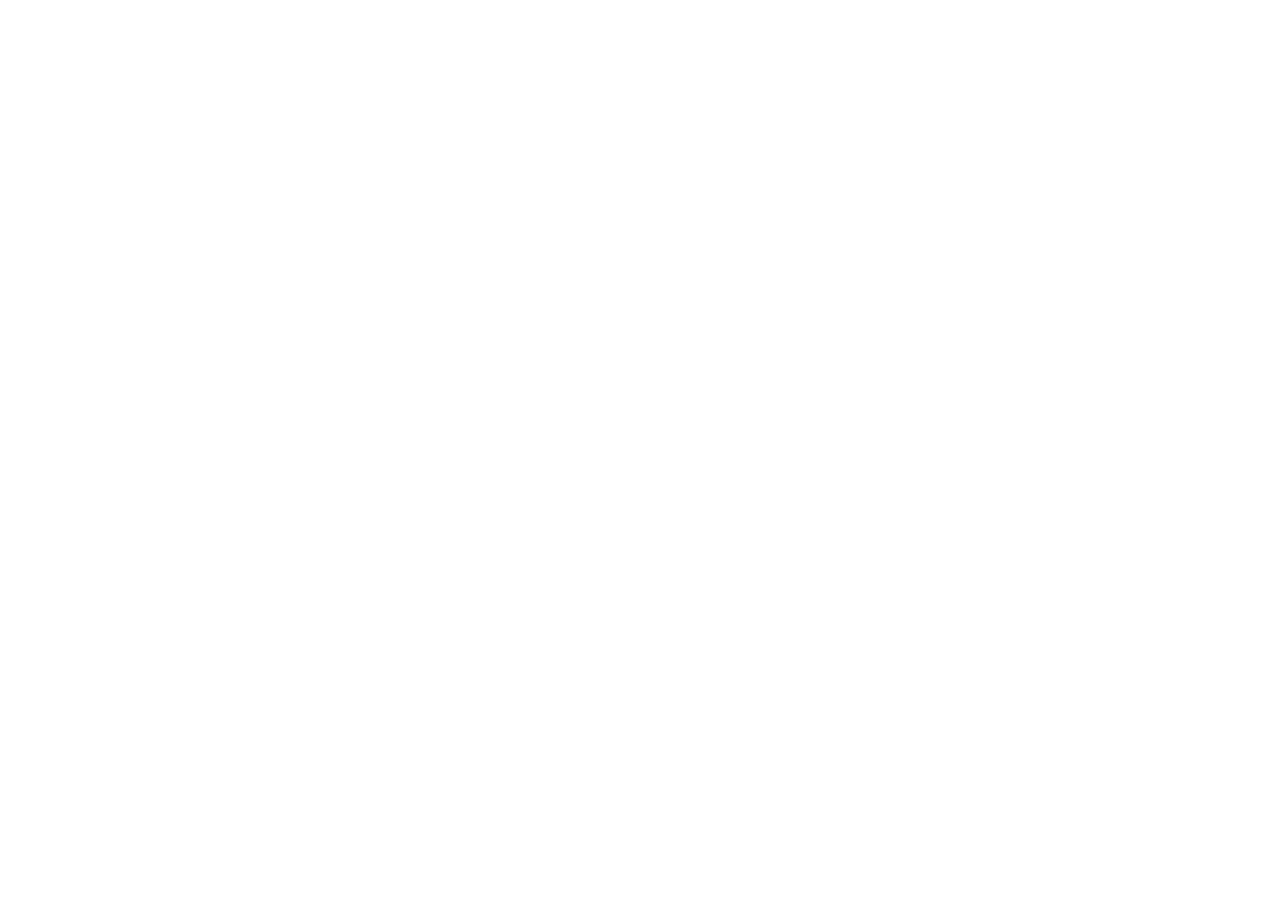
==== index.html @ e683b7b2 "add form page and custom domain" ====
<!DOCTYPE html>
<html>
<head>
  <title>Runner's Akhada - Registration</title>
  <meta name="viewport" content="width=device-width, initial-scale=1">
  <style>
    body, html { margin: 0; height: 100%; overflow: hidden; }
    iframe { width: 100%; height: 100%; border: none; }
  </style>
</head>
<body>
  <iframe src="https://runnersakhada.framer.website/form"></iframe>
</body>
</html>
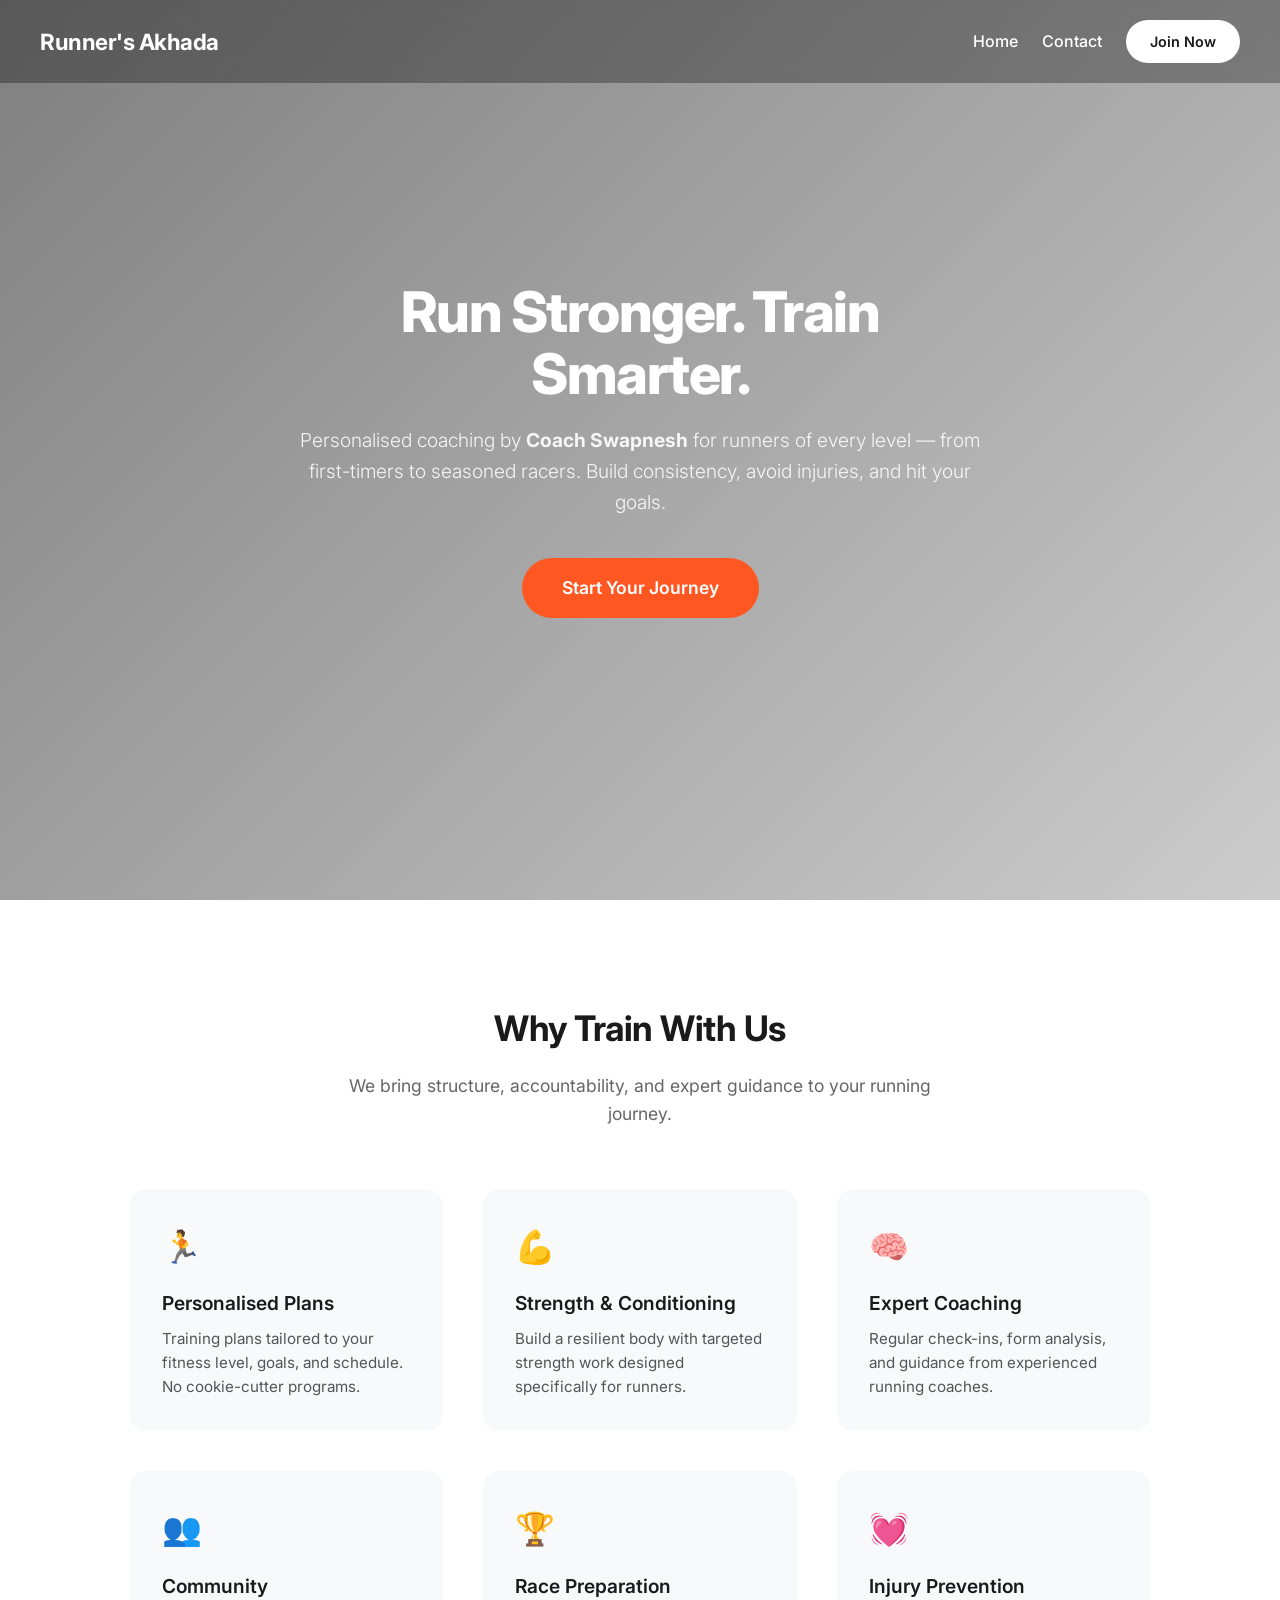
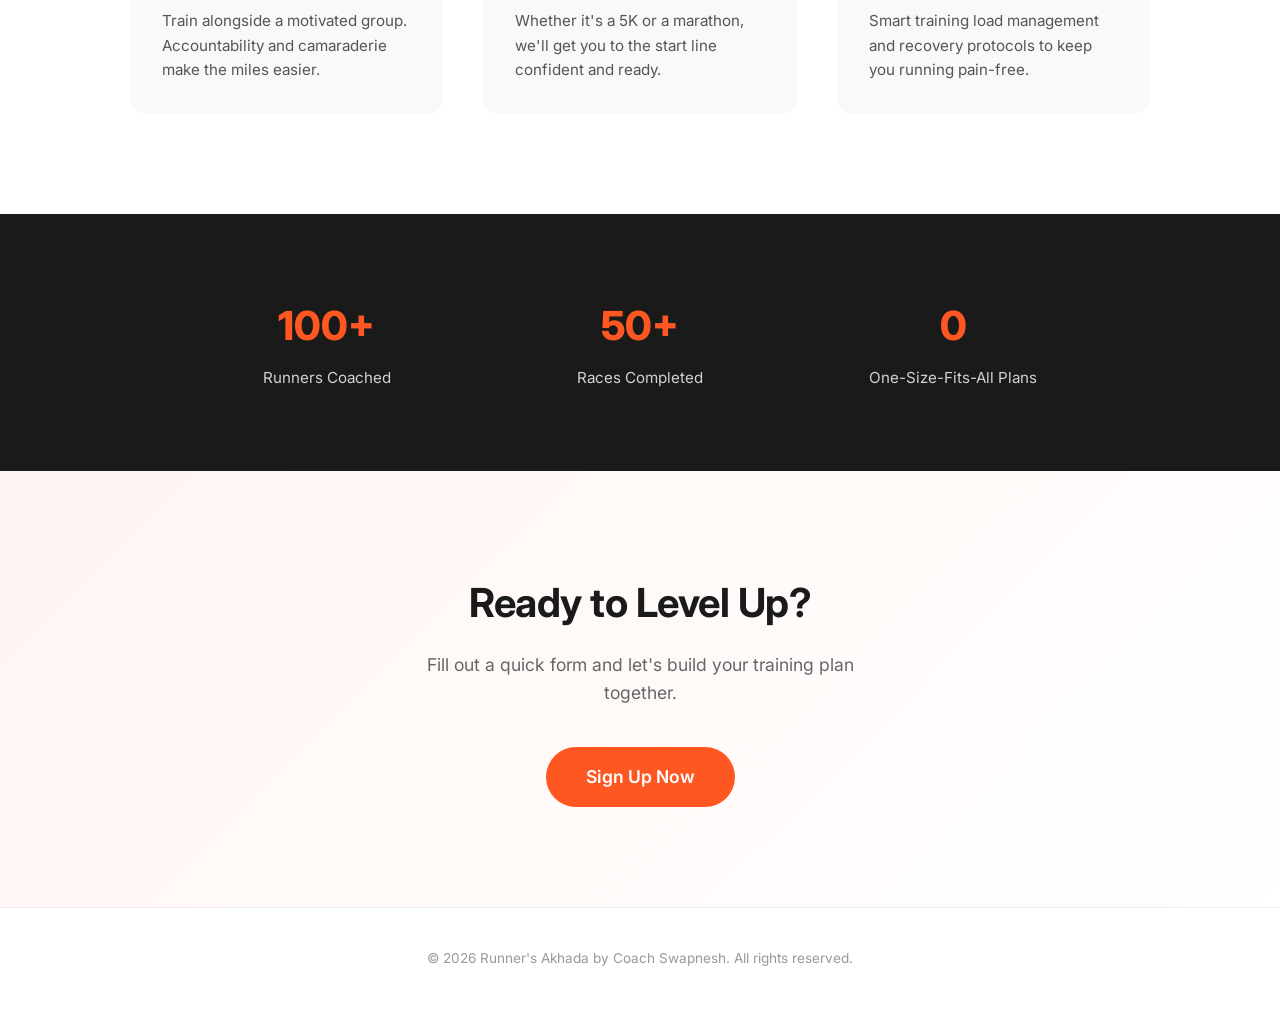
==== commit 55f59b5d: "landing page design" ====
--- a/index.html
+++ b/index.html
@@ -1,14 +1,324 @@
 <!DOCTYPE html>
-<html>
+<html lang="en">
 <head>
-  <title>Runner's Akhada - Registration</title>
-  <meta name="viewport" content="width=device-width, initial-scale=1">
+  <meta charset="UTF-8">
+  <meta name="viewport" content="width=device-width, initial-scale=1.0">
+  <title>Runner's Akhada — Train with Purpose</title>
+  <link href="https://fonts.googleapis.com/css2?family=Inter:wght@300;400;500;600;700;800&display=swap" rel="stylesheet">
   <style>
-    body, html { margin: 0; height: 100%; overflow: hidden; }
-    iframe { width: 100%; height: 100%; border: none; }
+    * { margin: 0; padding: 0; box-sizing: border-box; }
+
+    body {
+      font-family: 'Inter', sans-serif;
+      color: #1a1a1a;
+      line-height: 1.6;
+    }
+
+    /* Navigation */
+    nav {
+      position: fixed;
+      top: 0;
+      width: 100%;
+      padding: 20px 40px;
+      display: flex;
+      justify-content: space-between;
+      align-items: center;
+      z-index: 100;
+      background: rgba(0,0,0,0.3);
+      backdrop-filter: blur(10px);
+    }
+
+    .logo {
+      font-size: 1.4rem;
+      font-weight: 700;
+      color: #fff;
+      letter-spacing: -0.5px;
+    }
+
+    .nav-cta {
+      padding: 10px 24px;
+      background: #fff;
+      color: #1a1a1a;
+      text-decoration: none;
+      border-radius: 50px;
+      font-weight: 600;
+      font-size: 0.9rem;
+      transition: transform 0.2s, box-shadow 0.2s;
+    }
+
+    .nav-cta:hover {
+      transform: translateY(-1px);
+      box-shadow: 0 4px 12px rgba(0,0,0,0.2);
+    }
+
+    /* Hero Section */
+    .hero {
+      height: 100vh;
+      background: linear-gradient(135deg, rgba(0,0,0,0.5) 0%, rgba(0,0,0,0.2) 100%),
+                  url('https://images.unsplash.com/photo-1552674605-db6ffd4facb5?w=1920&q=80') center/cover no-repeat;
+      display: flex;
+      align-items: center;
+      justify-content: center;
+      text-align: center;
+      color: #fff;
+      padding: 0 20px;
+    }
+
+    .hero-content {
+      max-width: 700px;
+    }
+
+    .hero h1 {
+      font-size: 3.5rem;
+      font-weight: 800;
+      line-height: 1.1;
+      margin-bottom: 20px;
+      letter-spacing: -1.5px;
+    }
+
+    .hero p {
+      font-size: 1.2rem;
+      font-weight: 300;
+      opacity: 0.9;
+      margin-bottom: 40px;
+    }
+
+    .btn-primary {
+      display: inline-block;
+      padding: 16px 40px;
+      background: #ff5722;
+      color: #fff;
+      text-decoration: none;
+      border-radius: 50px;
+      font-weight: 600;
+      font-size: 1.1rem;
+      transition: transform 0.2s, box-shadow 0.2s;
+    }
+
+    .btn-primary:hover {
+      transform: translateY(-2px);
+      box-shadow: 0 8px 25px rgba(255, 87, 34, 0.4);
+    }
+
+    /* Features Section */
+    .features {
+      padding: 100px 40px;
+      max-width: 1100px;
+      margin: 0 auto;
+      text-align: center;
+    }
+
+    .features h2 {
+      font-size: 2.2rem;
+      font-weight: 700;
+      margin-bottom: 16px;
+      letter-spacing: -0.5px;
+    }
+
+    .features .subtitle {
+      font-size: 1.1rem;
+      color: #666;
+      margin-bottom: 60px;
+      max-width: 600px;
+      margin-left: auto;
+      margin-right: auto;
+    }
+
+    .features-grid {
+      display: grid;
+      grid-template-columns: repeat(auto-fit, minmax(280px, 1fr));
+      gap: 40px;
+      text-align: left;
+    }
+
+    .feature-card {
+      padding: 32px;
+      border-radius: 16px;
+      background: #f8f9fa;
+      transition: transform 0.2s;
+    }
+
+    .feature-card:hover {
+      transform: translateY(-4px);
+    }
+
+    .feature-icon {
+      font-size: 2rem;
+      margin-bottom: 16px;
+    }
+
+    .feature-card h3 {
+      font-size: 1.2rem;
+      font-weight: 600;
+      margin-bottom: 8px;
+    }
+
+    .feature-card p {
+      color: #555;
+      font-size: 0.95rem;
+    }
+
+    /* Stats Section */
+    .stats {
+      background: #1a1a1a;
+      color: #fff;
+      padding: 80px 40px;
+      text-align: center;
+    }
+
+    .stats-grid {
+      display: grid;
+      grid-template-columns: repeat(auto-fit, minmax(200px, 1fr));
+      gap: 40px;
+      max-width: 900px;
+      margin: 0 auto;
+    }
+
+    .stat-item h3 {
+      font-size: 2.5rem;
+      font-weight: 800;
+      color: #ff5722;
+      margin-bottom: 8px;
+    }
+
+    .stat-item p {
+      font-size: 0.95rem;
+      opacity: 0.8;
+    }
+
+    /* CTA Section */
+    .cta-section {
+      padding: 100px 40px;
+      text-align: center;
+      background: linear-gradient(135deg, #fff5f2 0%, #fff 100%);
+    }
+
+    .cta-section h2 {
+      font-size: 2.5rem;
+      font-weight: 700;
+      margin-bottom: 16px;
+      letter-spacing: -0.5px;
+    }
+
+    .cta-section p {
+      font-size: 1.1rem;
+      color: #666;
+      margin-bottom: 40px;
+      max-width: 500px;
+      margin-left: auto;
+      margin-right: auto;
+    }
+
+    /* Footer */
+    footer {
+      padding: 40px;
+      text-align: center;
+      color: #999;
+      font-size: 0.85rem;
+      border-top: 1px solid #eee;
+    }
+
+    /* Responsive */
+    @media (max-width: 768px) {
+      nav { padding: 16px 20px; }
+      .logo { font-size: 1.2rem; }
+      .hero h1 { font-size: 2.2rem; }
+      .hero p { font-size: 1rem; }
+      .features { padding: 60px 20px; }
+      .features h2 { font-size: 1.8rem; }
+      .cta-section h2 { font-size: 1.8rem; }
+      .stats { padding: 60px 20px; }
+    }
   </style>
 </head>
 <body>
-  <iframe src="https://runnersakhada.framer.website/form"></iframe>
+
+  <!-- Navigation -->
+  <nav>
+    <div class="logo">Runner's Akhada</div>
+    <div style="display:flex; gap:24px; align-items:center;">
+      <a href="index.html" style="color:#fff; text-decoration:none; font-weight:500;">Home</a>
+      <a href="contact.html" style="color:#fff; text-decoration:none; font-weight:500;">Contact</a>
+      <a href="form.html" class="nav-cta">Join Now</a>
+    </div>
+  </nav>
+
+  <!-- Hero Section -->
+  <section class="hero">
+    <div class="hero-content">
+      <h1>Run Stronger. Train Smarter.</h1>
+      <p>Personalised coaching by <strong>Coach Swapnesh</strong> for runners of every level — from first-timers to seasoned racers. Build consistency, avoid injuries, and hit your goals.</p>
+      <a href="form.html" class="btn-primary">Start Your Journey</a>
+    </div>
+  </section>
+
+  <!-- Features Section -->
+  <section class="features">
+    <h2>Why Train With Us</h2>
+    <p class="subtitle">We bring structure, accountability, and expert guidance to your running journey.</p>
+    <div class="features-grid">
+      <div class="feature-card">
+        <div class="feature-icon">&#127939;</div>
+        <h3>Personalised Plans</h3>
+        <p>Training plans tailored to your fitness level, goals, and schedule. No cookie-cutter programs.</p>
+      </div>
+      <div class="feature-card">
+        <div class="feature-icon">&#128170;</div>
+        <h3>Strength & Conditioning</h3>
+        <p>Build a resilient body with targeted strength work designed specifically for runners.</p>
+      </div>
+      <div class="feature-card">
+        <div class="feature-icon">&#129504;</div>
+        <h3>Expert Coaching</h3>
+        <p>Regular check-ins, form analysis, and guidance from experienced running coaches.</p>
+      </div>
+      <div class="feature-card">
+        <div class="feature-icon">&#128101;</div>
+        <h3>Community</h3>
+        <p>Train alongside a motivated group. Accountability and camaraderie make the miles easier.</p>
+      </div>
+      <div class="feature-card">
+        <div class="feature-icon">&#127942;</div>
+        <h3>Race Preparation</h3>
+        <p>Whether it's a 5K or a marathon, we'll get you to the start line confident and ready.</p>
+      </div>
+      <div class="feature-card">
+        <div class="feature-icon">&#128147;</div>
+        <h3>Injury Prevention</h3>
+        <p>Smart training load management and recovery protocols to keep you running pain-free.</p>
+      </div>
+    </div>
+  </section>
+
+  <!-- Stats Section -->
+  <section class="stats">
+    <div class="stats-grid">
+      <div class="stat-item">
+        <h3>100+</h3>
+        <p>Runners Coached</p>
+      </div>
+      <div class="stat-item">
+        <h3>50+</h3>
+        <p>Races Completed</p>
+      </div>
+      <div class="stat-item">
+        <h3>0</h3>
+        <p>One-Size-Fits-All Plans</p>
+      </div>
+    </div>
+  </section>
+
+  <!-- CTA Section -->
+  <section class="cta-section">
+    <h2>Ready to Level Up?</h2>
+    <p>Fill out a quick form and let's build your training plan together.</p>
+    <a href="form.html" class="btn-primary">Sign Up Now</a>
+  </section>
+
+  <!-- Footer -->
+  <footer>
+    <p>&copy; 2026 Runner's Akhada by Coach Swapnesh. All rights reserved.</p>
+  </footer>
+
 </body>
 </html>
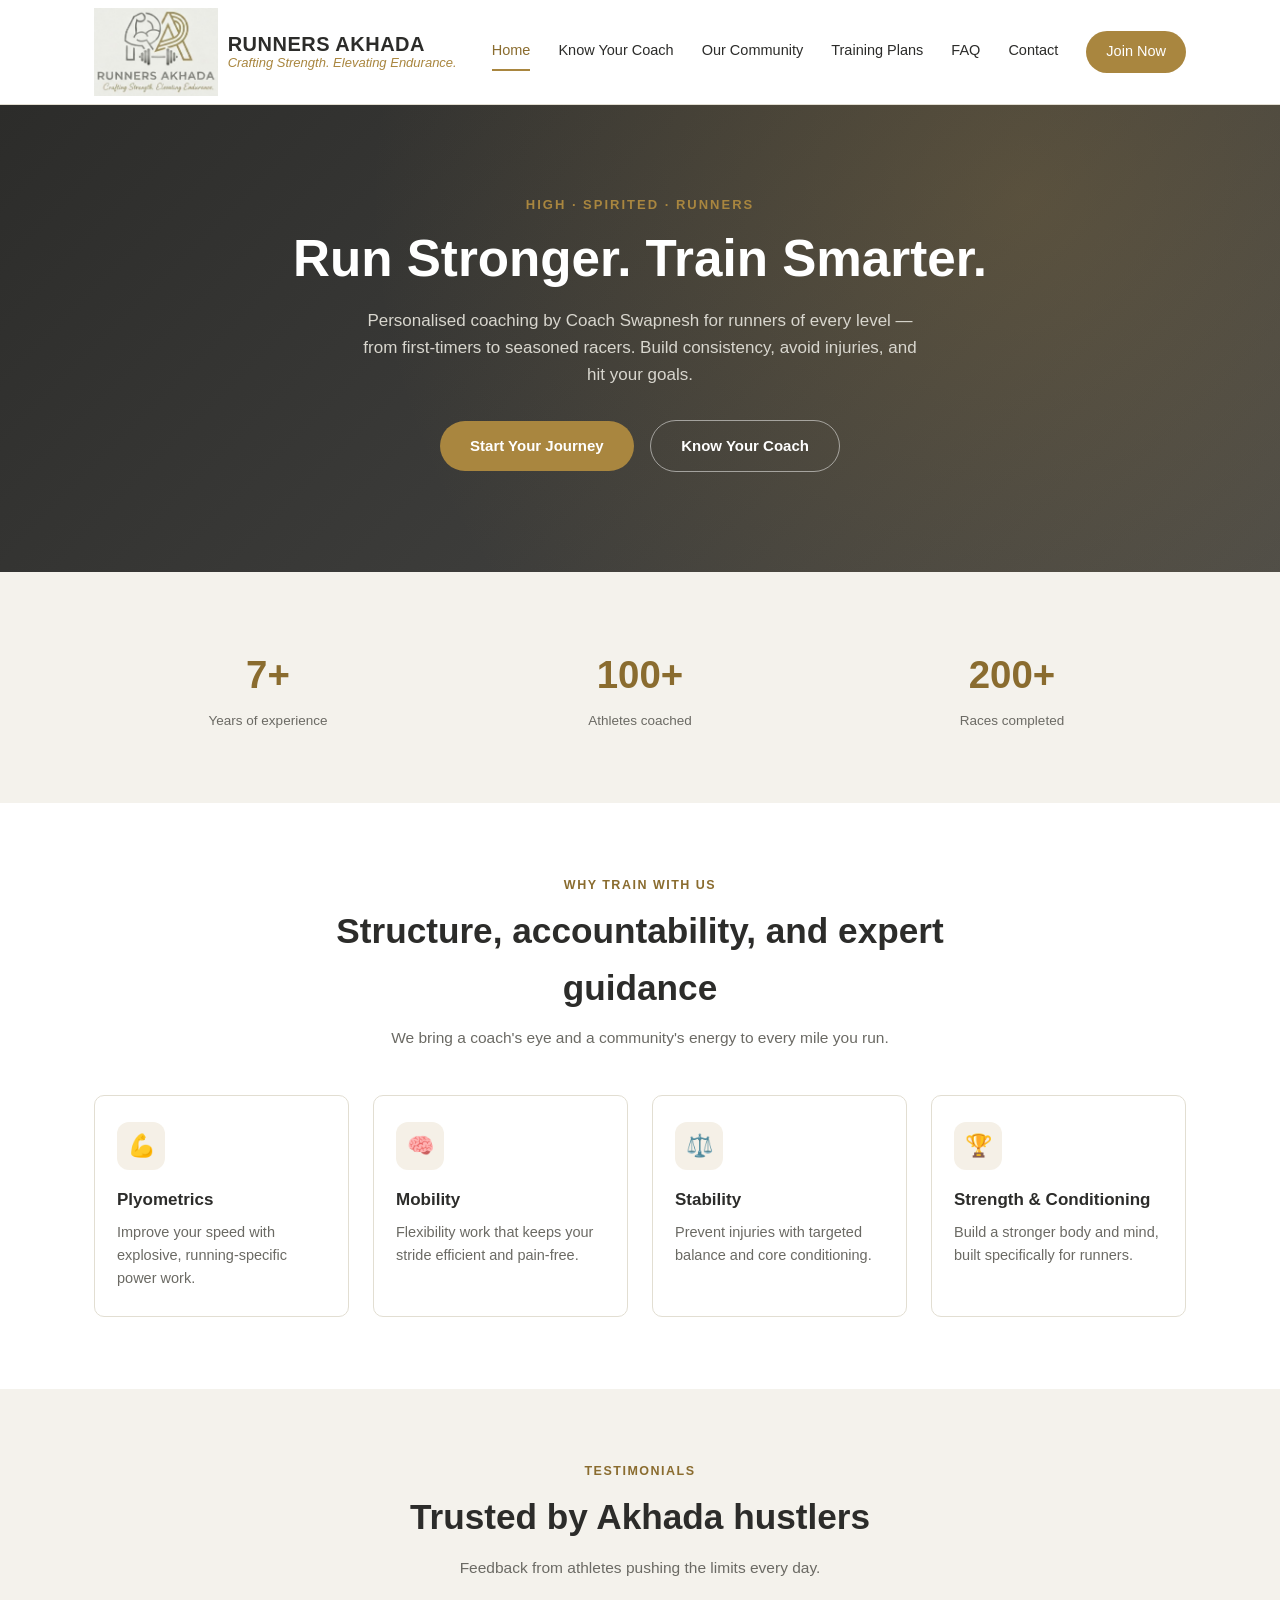
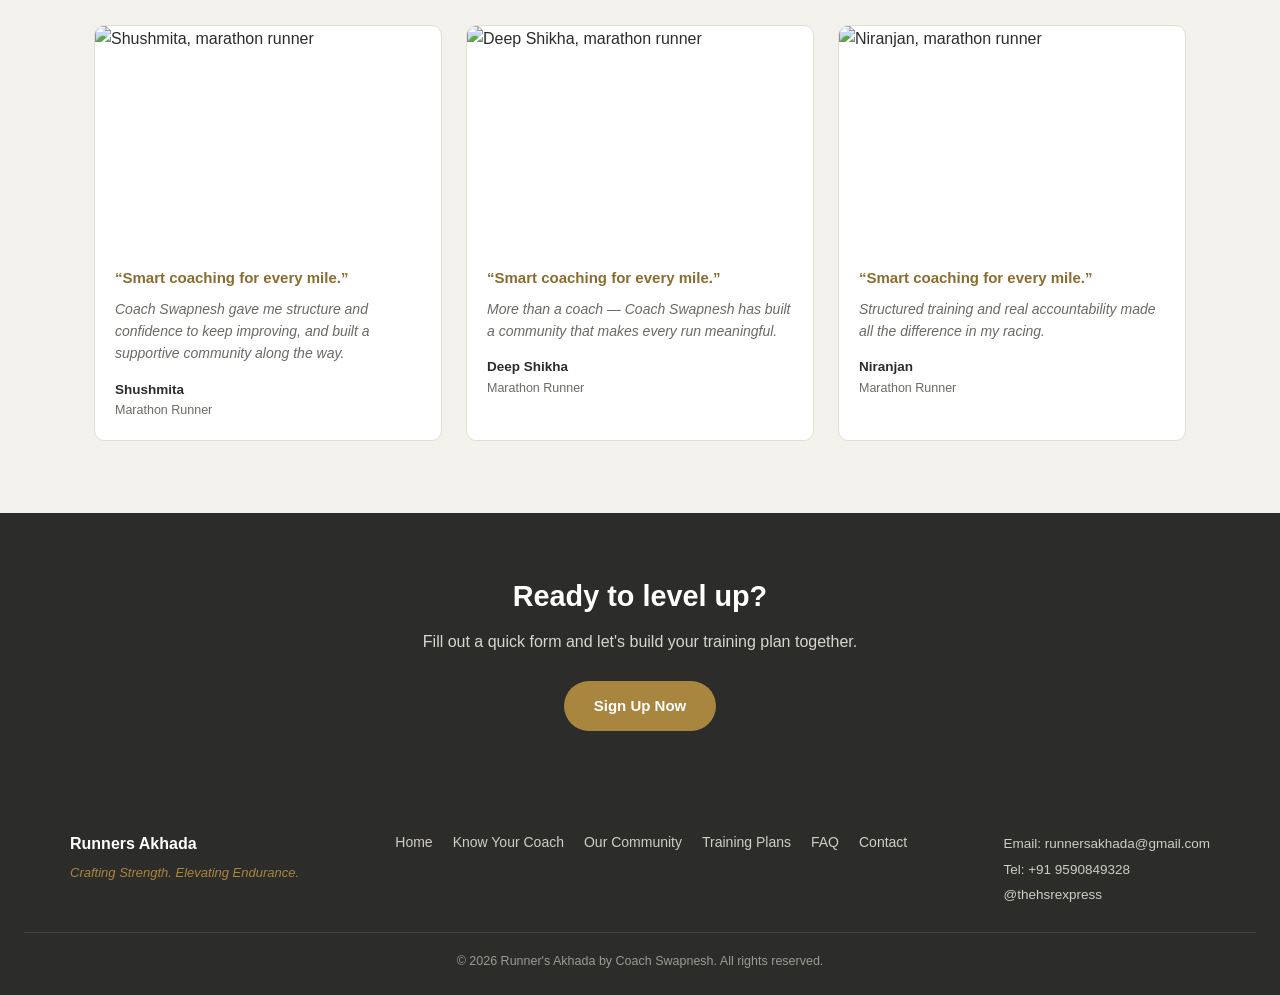
==== commit b5b7749e: "Redesign: new nav tabs, logo, native forms, Google Sheets integration" ====
--- a/index.html
+++ b/index.html
@@ -1,324 +1,166 @@
 <!DOCTYPE html>
 <html lang="en">
 <head>
-  <meta charset="UTF-8">
-  <meta name="viewport" content="width=device-width, initial-scale=1.0">
-  <title>Runner's Akhada — Train with Purpose</title>
-  <link href="https://fonts.googleapis.com/css2?family=Inter:wght@300;400;500;600;700;800&display=swap" rel="stylesheet">
-  <style>
-    * { margin: 0; padding: 0; box-sizing: border-box; }
-
-    body {
-      font-family: 'Inter', sans-serif;
-      color: #1a1a1a;
-      line-height: 1.6;
-    }
-
-    /* Navigation */
-    nav {
-      position: fixed;
-      top: 0;
-      width: 100%;
-      padding: 20px 40px;
-      display: flex;
-      justify-content: space-between;
-      align-items: center;
-      z-index: 100;
-      background: rgba(0,0,0,0.3);
-      backdrop-filter: blur(10px);
-    }
-
-    .logo {
-      font-size: 1.4rem;
-      font-weight: 700;
-      color: #fff;
-      letter-spacing: -0.5px;
-    }
-
-    .nav-cta {
-      padding: 10px 24px;
-      background: #fff;
-      color: #1a1a1a;
-      text-decoration: none;
-      border-radius: 50px;
-      font-weight: 600;
-      font-size: 0.9rem;
-      transition: transform 0.2s, box-shadow 0.2s;
-    }
-
-    .nav-cta:hover {
-      transform: translateY(-1px);
-      box-shadow: 0 4px 12px rgba(0,0,0,0.2);
-    }
-
-    /* Hero Section */
-    .hero {
-      height: 100vh;
-      background: linear-gradient(135deg, rgba(0,0,0,0.5) 0%, rgba(0,0,0,0.2) 100%),
-                  url('https://images.unsplash.com/photo-1552674605-db6ffd4facb5?w=1920&q=80') center/cover no-repeat;
-      display: flex;
-      align-items: center;
-      justify-content: center;
-      text-align: center;
-      color: #fff;
-      padding: 0 20px;
-    }
-
-    .hero-content {
-      max-width: 700px;
-    }
-
-    .hero h1 {
-      font-size: 3.5rem;
-      font-weight: 800;
-      line-height: 1.1;
-      margin-bottom: 20px;
-      letter-spacing: -1.5px;
-    }
-
-    .hero p {
-      font-size: 1.2rem;
-      font-weight: 300;
-      opacity: 0.9;
-      margin-bottom: 40px;
-    }
-
-    .btn-primary {
-      display: inline-block;
-      padding: 16px 40px;
-      background: #ff5722;
-      color: #fff;
-      text-decoration: none;
-      border-radius: 50px;
-      font-weight: 600;
-      font-size: 1.1rem;
-      transition: transform 0.2s, box-shadow 0.2s;
-    }
-
-    .btn-primary:hover {
-      transform: translateY(-2px);
-      box-shadow: 0 8px 25px rgba(255, 87, 34, 0.4);
-    }
-
-    /* Features Section */
-    .features {
-      padding: 100px 40px;
-      max-width: 1100px;
-      margin: 0 auto;
-      text-align: center;
-    }
-
-    .features h2 {
-      font-size: 2.2rem;
-      font-weight: 700;
-      margin-bottom: 16px;
-      letter-spacing: -0.5px;
-    }
-
-    .features .subtitle {
-      font-size: 1.1rem;
-      color: #666;
-      margin-bottom: 60px;
-      max-width: 600px;
-      margin-left: auto;
-      margin-right: auto;
-    }
-
-    .features-grid {
-      display: grid;
-      grid-template-columns: repeat(auto-fit, minmax(280px, 1fr));
-      gap: 40px;
-      text-align: left;
-    }
-
-    .feature-card {
-      padding: 32px;
-      border-radius: 16px;
-      background: #f8f9fa;
-      transition: transform 0.2s;
-    }
-
-    .feature-card:hover {
-      transform: translateY(-4px);
-    }
-
-    .feature-icon {
-      font-size: 2rem;
-      margin-bottom: 16px;
-    }
-
-    .feature-card h3 {
-      font-size: 1.2rem;
-      font-weight: 600;
-      margin-bottom: 8px;
-    }
-
-    .feature-card p {
-      color: #555;
-      font-size: 0.95rem;
-    }
-
-    /* Stats Section */
-    .stats {
-      background: #1a1a1a;
-      color: #fff;
-      padding: 80px 40px;
-      text-align: center;
-    }
-
-    .stats-grid {
-      display: grid;
-      grid-template-columns: repeat(auto-fit, minmax(200px, 1fr));
-      gap: 40px;
-      max-width: 900px;
-      margin: 0 auto;
-    }
-
-    .stat-item h3 {
-      font-size: 2.5rem;
-      font-weight: 800;
-      color: #ff5722;
-      margin-bottom: 8px;
-    }
-
-    .stat-item p {
-      font-size: 0.95rem;
-      opacity: 0.8;
-    }
-
-    /* CTA Section */
-    .cta-section {
-      padding: 100px 40px;
-      text-align: center;
-      background: linear-gradient(135deg, #fff5f2 0%, #fff 100%);
-    }
-
-    .cta-section h2 {
-      font-size: 2.5rem;
-      font-weight: 700;
-      margin-bottom: 16px;
-      letter-spacing: -0.5px;
-    }
-
-    .cta-section p {
-      font-size: 1.1rem;
-      color: #666;
-      margin-bottom: 40px;
-      max-width: 500px;
-      margin-left: auto;
-      margin-right: auto;
-    }
-
-    /* Footer */
-    footer {
-      padding: 40px;
-      text-align: center;
-      color: #999;
-      font-size: 0.85rem;
-      border-top: 1px solid #eee;
-    }
-
-    /* Responsive */
-    @media (max-width: 768px) {
-      nav { padding: 16px 20px; }
-      .logo { font-size: 1.2rem; }
-      .hero h1 { font-size: 2.2rem; }
-      .hero p { font-size: 1rem; }
-      .features { padding: 60px 20px; }
-      .features h2 { font-size: 1.8rem; }
-      .cta-section h2 { font-size: 1.8rem; }
-      .stats { padding: 60px 20px; }
-    }
-  </style>
+<meta charset="UTF-8">
+<meta name="viewport" content="width=device-width, initial-scale=1.0">
+<title>Runners Akhada — Crafting Strength. Elevating Endurance.</title>
+<meta name="description" content="Personalised running coaching by Coach Swapnesh. From beginners to seasoned pros — 5K to ultras.">
+<link rel="icon" href="assets/images/logo.jpeg">
+<link rel="stylesheet" href="assets/style.css">
 </head>
 <body>
 
-  <!-- Navigation -->
-  <nav>
-    <div class="logo">Runner's Akhada</div>
-    <div style="display:flex; gap:24px; align-items:center;">
-      <a href="index.html" style="color:#fff; text-decoration:none; font-weight:500;">Home</a>
-      <a href="contact.html" style="color:#fff; text-decoration:none; font-weight:500;">Contact</a>
+<header class="site-header">
+  <div class="nav-wrap">
+    <a href="index.html" class="brand">
+      <img src="assets/images/logo.jpeg" alt="Runners Akhada logo">
+      <span class="brand-text">
+        <span class="name">RUNNERS AKHADA</span>
+        <span class="tagline">Crafting Strength. Elevating Endurance.</span>
+      </span>
+    </a>
+    <nav class="nav-links">
+      <a href="index.html" class="active">Home</a>
+      <a href="coach.html">Know Your Coach</a>
+      <a href="community.html">Our Community</a>
+      <a href="training.html">Training Plans</a>
+      <a href="faq.html">FAQ</a>
+      <a href="contact.html">Contact</a>
       <a href="form.html" class="nav-cta">Join Now</a>
-    </div>
-  </nav>
+    </nav>
+    <button class="nav-toggle" aria-label="Toggle menu">&#9776;</button>
+  </div>
+</header>
 
-  <!-- Hero Section -->
-  <section class="hero">
-    <div class="hero-content">
-      <h1>Run Stronger. Train Smarter.</h1>
-      <p>Personalised coaching by <strong>Coach Swapnesh</strong> for runners of every level — from first-timers to seasoned racers. Build consistency, avoid injuries, and hit your goals.</p>
-      <a href="form.html" class="btn-primary">Start Your Journey</a>
-    </div>
-  </section>
+<section class="hero">
+  <div class="hero-inner">
+    <div class="eyebrow">High &middot; Spirited &middot; Runners</div>
+    <h1>Run Stronger. Train Smarter.</h1>
+    <p class="lead">Personalised coaching by Coach Swapnesh for runners of every level — from first-timers to seasoned racers. Build consistency, avoid injuries, and hit your goals.</p>
+    <a href="form.html" class="btn btn-primary">Start Your Journey</a>
+    <a href="coach.html" class="btn btn-outline" style="margin-left:12px;">Know Your Coach</a>
+  </div>
+</section>
 
-  <!-- Features Section -->
-  <section class="features">
-    <h2>Why Train With Us</h2>
-    <p class="subtitle">We bring structure, accountability, and expert guidance to your running journey.</p>
-    <div class="features-grid">
-      <div class="feature-card">
-        <div class="feature-icon">&#127939;</div>
-        <h3>Personalised Plans</h3>
-        <p>Training plans tailored to your fitness level, goals, and schedule. No cookie-cutter programs.</p>
+<section class="bg-cream">
+  <div class="container">
+    <div class="stats stats-3">
+      <div>
+        <div class="stat-num">7+</div>
+        <div class="stat-label">Years of experience</div>
       </div>
-      <div class="feature-card">
-        <div class="feature-icon">&#128170;</div>
-        <h3>Strength & Conditioning</h3>
-        <p>Build a resilient body with targeted strength work designed specifically for runners.</p>
+      <div>
+        <div class="stat-num">100+</div>
+        <div class="stat-label">Athletes coached</div>
       </div>
-      <div class="feature-card">
-        <div class="feature-icon">&#129504;</div>
-        <h3>Expert Coaching</h3>
-        <p>Regular check-ins, form analysis, and guidance from experienced running coaches.</p>
-      </div>
-      <div class="feature-card">
-        <div class="feature-icon">&#128101;</div>
-        <h3>Community</h3>
-        <p>Train alongside a motivated group. Accountability and camaraderie make the miles easier.</p>
-      </div>
-      <div class="feature-card">
-        <div class="feature-icon">&#127942;</div>
-        <h3>Race Preparation</h3>
-        <p>Whether it's a 5K or a marathon, we'll get you to the start line confident and ready.</p>
-      </div>
-      <div class="feature-card">
-        <div class="feature-icon">&#128147;</div>
-        <h3>Injury Prevention</h3>
-        <p>Smart training load management and recovery protocols to keep you running pain-free.</p>
+      <div>
+        <div class="stat-num">200+</div>
+        <div class="stat-label">Races completed</div>
       </div>
     </div>
-  </section>
+  </div>
+</section>
 
-  <!-- Stats Section -->
-  <section class="stats">
-    <div class="stats-grid">
-      <div class="stat-item">
-        <h3>100+</h3>
-        <p>Runners Coached</p>
+<section>
+  <div class="container">
+    <div class="section-head">
+      <div class="eyebrow">Why train with us</div>
+      <h2>Structure, accountability, and expert guidance</h2>
+      <p>We bring a coach's eye and a community's energy to every mile you run.</p>
+    </div>
+    <div class="grid grid-4">
+      <div class="card">
+        <div class="icon-wrap">&#128170;</div>
+        <h3>Plyometrics</h3>
+        <p>Improve your speed with explosive, running-specific power work.</p>
       </div>
-      <div class="stat-item">
-        <h3>50+</h3>
-        <p>Races Completed</p>
+      <div class="card">
+        <div class="icon-wrap">&#129504;</div>
+        <h3>Mobility</h3>
+        <p>Flexibility work that keeps your stride efficient and pain-free.</p>
       </div>
-      <div class="stat-item">
-        <h3>0</h3>
-        <p>One-Size-Fits-All Plans</p>
+      <div class="card">
+        <div class="icon-wrap">&#9878;&#65039;</div>
+        <h3>Stability</h3>
+        <p>Prevent injuries with targeted balance and core conditioning.</p>
+      </div>
+      <div class="card">
+        <div class="icon-wrap">&#127942;</div>
+        <h3>Strength &amp; Conditioning</h3>
+        <p>Build a stronger body and mind, built specifically for runners.</p>
       </div>
     </div>
-  </section>
+  </div>
+</section>
 
-  <!-- CTA Section -->
-  <section class="cta-section">
-    <h2>Ready to Level Up?</h2>
-    <p>Fill out a quick form and let's build your training plan together.</p>
-    <a href="form.html" class="btn-primary">Sign Up Now</a>
-  </section>
+<section class="bg-cream">
+  <div class="container">
+    <div class="section-head">
+      <div class="eyebrow">Testimonials</div>
+      <h2>Trusted by Akhada hustlers</h2>
+      <p>Feedback from athletes pushing the limits every day.</p>
+    </div>
+    <div class="grid grid-3">
+      <div class="testimonial-card">
+        <img src="https://framerusercontent.com/images/aT3AuHUEGAsBy8XfDXgeNXKlXFg.png" alt="Shushmita, marathon runner">
+        <div class="body">
+          <h4>&ldquo;Smart coaching for every mile.&rdquo;</h4>
+          <p class="quote">Coach Swapnesh gave me structure and confidence to keep improving, and built a supportive community along the way.</p>
+          <div class="who">Shushmita</div>
+          <div class="role">Marathon Runner</div>
+        </div>
+      </div>
+      <div class="testimonial-card">
+        <img src="https://framerusercontent.com/images/KKFZmmc9OXBAazWeVrUdHPYgIs.png" alt="Deep Shikha, marathon runner">
+        <div class="body">
+          <h4>&ldquo;Smart coaching for every mile.&rdquo;</h4>
+          <p class="quote">More than a coach — Coach Swapnesh has built a community that makes every run meaningful.</p>
+          <div class="who">Deep Shikha</div>
+          <div class="role">Marathon Runner</div>
+        </div>
+      </div>
+      <div class="testimonial-card">
+        <img src="https://framerusercontent.com/images/U2p9w8pM1C7gHMnsbGCKRzWYSQ.png" alt="Niranjan, marathon runner">
+        <div class="body">
+          <h4>&ldquo;Smart coaching for every mile.&rdquo;</h4>
+          <p class="quote">Structured training and real accountability made all the difference in my racing.</p>
+          <div class="who">Niranjan</div>
+          <div class="role">Marathon Runner</div>
+        </div>
+      </div>
+    </div>
+  </div>
+</section>
 
-  <!-- Footer -->
-  <footer>
-    <p>&copy; 2026 Runner's Akhada by Coach Swapnesh. All rights reserved.</p>
-  </footer>
+<section class="cta-band">
+  <h2>Ready to level up?</h2>
+  <p>Fill out a quick form and let's build your training plan together.</p>
+  <a href="form.html" class="btn btn-primary">Sign Up Now</a>
+</section>
 
+<footer class="site-footer">
+  <div class="footer-inner">
+    <div>
+      <div class="footer-brand">Runners Akhada</div>
+      <div class="footer-tagline">Crafting Strength. Elevating Endurance.</div>
+    </div>
+    <div class="footer-links">
+      <a href="index.html">Home</a>
+      <a href="coach.html">Know Your Coach</a>
+      <a href="community.html">Our Community</a>
+      <a href="training.html">Training Plans</a>
+      <a href="faq.html">FAQ</a>
+      <a href="contact.html">Contact</a>
+    </div>
+    <div class="footer-contact">
+      <div>Email: runnersakhada@gmail.com</div>
+      <div>Tel: +91 9590849328</div>
+      <div><a href="https://www.instagram.com/thehsrexpress/" target="_blank" rel="noopener">@thehsrexpress</a></div>
+    </div>
+  </div>
+  <div class="footer-bottom">&copy; 2026 Runner's Akhada by Coach Swapnesh. All rights reserved.</div>
+</footer>
+
+<script src="assets/script.js"></script>
 </body>
 </html>
--- a/assets/style.css
+++ b/assets/style.css
@@ -0,0 +1,597 @@
+/* ============================================
+   Runners Akhada — Main Stylesheet
+   Palette pulled from new logo: charcoal grey + gold
+   ============================================ */
+
+:root {
+  --gold: #a9863f;
+  --gold-dark: #8a6c2f;
+  --charcoal: #4a4a48;
+  --charcoal-dark: #2c2c2a;
+  --cream: #f4f2ec;
+  --white: #ffffff;
+  --text-main: #2c2c2a;
+  --text-muted: #6b6a64;
+  --border: #e2ded2;
+  --radius: 10px;
+  --shadow: 0 4px 18px rgba(0,0,0,0.08);
+  --max-width: 1140px;
+  font-size: 16px;
+}
+
+* { box-sizing: border-box; margin: 0; padding: 0; }
+
+body {
+  font-family: -apple-system, BlinkMacSystemFont, "Segoe UI", Roboto, Helvetica, Arial, sans-serif;
+  color: var(--text-main);
+  background: var(--white);
+  line-height: 1.6;
+  -webkit-font-smoothing: antialiased;
+}
+
+img { max-width: 100%; display: block; }
+a { color: inherit; text-decoration: none; }
+ul { list-style: none; }
+
+.container {
+  max-width: var(--max-width);
+  margin: 0 auto;
+  padding: 0 24px;
+}
+
+/* ---------- Header / Nav ---------- */
+.site-header {
+  position: sticky;
+  top: 0;
+  z-index: 100;
+  background: var(--white);
+  border-bottom: 1px solid var(--border);
+}
+
+.nav-wrap {
+  max-width: var(--max-width);
+  margin: 0 auto;
+  padding: 8px 24px;
+  display: flex;
+  align-items: center;
+  justify-content: space-between;
+}
+
+.brand {
+  display: flex;
+  align-items: center;
+  gap: 10px;
+}
+
+.brand img {
+  height: 88px;
+  width: auto;
+}
+
+.brand-text {
+  display: flex;
+  flex-direction: column;
+  line-height: 1.15;
+}
+
+.brand-text .name {
+  font-weight: 700;
+  font-size: 20px;
+  letter-spacing: 0.5px;
+  color: var(--charcoal-dark);
+}
+
+.brand-text .tagline {
+  font-size: 13px;
+  color: var(--gold);
+  font-style: italic;
+}
+
+.nav-links {
+  display: flex;
+  align-items: center;
+  gap: 28px;
+}
+
+.nav-links a {
+  font-size: 14.5px;
+  font-weight: 500;
+  color: var(--text-main);
+  padding: 6px 0;
+  border-bottom: 2px solid transparent;
+  transition: border-color 0.2s, color 0.2s;
+}
+
+.nav-links a:hover,
+.nav-links a.active {
+  color: var(--gold-dark);
+  border-bottom-color: var(--gold);
+}
+
+.nav-cta {
+  background: var(--gold);
+  color: #fff !important;
+  padding: 9px 20px !important;
+  border-radius: 999px;
+  border-bottom: none !important;
+}
+
+.nav-cta:hover {
+  background: var(--gold-dark);
+  border-bottom: none !important;
+}
+
+.nav-toggle {
+  display: none;
+  background: none;
+  border: none;
+  font-size: 24px;
+  cursor: pointer;
+  color: var(--charcoal-dark);
+}
+
+@media (max-width: 860px) {
+  .nav-links {
+    position: fixed;
+    top: 104px;
+    left: 0;
+    right: 0;
+    background: var(--white);
+    flex-direction: column;
+    align-items: flex-start;
+    padding: 20px 24px;
+    gap: 16px;
+    border-bottom: 1px solid var(--border);
+    box-shadow: var(--shadow);
+    transform: translateY(-140%);
+    transition: transform 0.25s ease;
+  }
+  .nav-links.open { transform: translateY(0); }
+  .nav-toggle { display: block; }
+}
+
+/* ---------- Hero ---------- */
+.hero {
+  position: relative;
+  background: linear-gradient(135deg, var(--charcoal-dark), var(--charcoal));
+  color: #fff;
+  padding: 90px 24px 100px;
+  text-align: center;
+  overflow: hidden;
+}
+
+.hero::after {
+  content: "";
+  position: absolute;
+  inset: 0;
+  background: radial-gradient(circle at 80% 20%, rgba(169,134,63,0.25), transparent 60%);
+  pointer-events: none;
+}
+
+.hero-inner {
+  position: relative;
+  z-index: 1;
+  max-width: 760px;
+  margin: 0 auto;
+}
+
+.hero .eyebrow {
+  color: var(--gold);
+  text-transform: uppercase;
+  letter-spacing: 2px;
+  font-size: 13px;
+  font-weight: 600;
+  margin-bottom: 14px;
+}
+
+.hero h1 {
+  font-size: clamp(2.1rem, 5vw, 3.2rem);
+  font-weight: 700;
+  line-height: 1.15;
+  margin-bottom: 18px;
+}
+
+.hero p.lead {
+  font-size: 17px;
+  color: #d8d6ce;
+  max-width: 560px;
+  margin: 0 auto 32px;
+}
+
+.btn {
+  display: inline-block;
+  padding: 13px 30px;
+  border-radius: 999px;
+  font-weight: 600;
+  font-size: 15px;
+  cursor: pointer;
+  border: none;
+  transition: transform 0.15s ease, background 0.2s;
+}
+
+.btn-primary {
+  background: var(--gold);
+  color: #fff;
+}
+.btn-primary:hover { background: var(--gold-dark); transform: translateY(-1px); }
+
+.btn-outline {
+  background: transparent;
+  color: #fff;
+  border: 1.5px solid rgba(255,255,255,0.5);
+}
+.btn-outline:hover { border-color: #fff; }
+
+.btn-dark {
+  background: var(--charcoal-dark);
+  color: #fff;
+}
+.btn-dark:hover { background: #1c1c1b; }
+
+/* ---------- Section basics ---------- */
+section { padding: 72px 0; }
+.section-tight { padding: 48px 0; }
+
+.section-head {
+  text-align: center;
+  max-width: 620px;
+  margin: 0 auto 44px;
+}
+
+.section-head .eyebrow {
+  color: var(--gold-dark);
+  text-transform: uppercase;
+  letter-spacing: 1.5px;
+  font-size: 12.5px;
+  font-weight: 700;
+  margin-bottom: 8px;
+}
+
+.section-head h2 {
+  font-size: clamp(1.6rem, 3.5vw, 2.2rem);
+  font-weight: 700;
+  color: var(--charcoal-dark);
+  margin-bottom: 10px;
+}
+
+.section-head p {
+  color: var(--text-muted);
+  font-size: 15.5px;
+}
+
+.bg-cream { background: var(--cream); }
+
+/* ---------- Cards / Grid ---------- */
+.grid {
+  display: grid;
+  gap: 24px;
+}
+.grid-4 { grid-template-columns: repeat(4, 1fr); }
+.grid-3 { grid-template-columns: repeat(3, 1fr); }
+.grid-2 { grid-template-columns: repeat(2, 1fr); }
+
+@media (max-width: 900px) {
+  .grid-4 { grid-template-columns: repeat(2, 1fr); }
+  .grid-3 { grid-template-columns: repeat(2, 1fr); }
+}
+@media (max-width: 620px) {
+  .grid-4, .grid-3, .grid-2 { grid-template-columns: 1fr; }
+}
+
+.card {
+  background: #fff;
+  border: 1px solid var(--border);
+  border-radius: var(--radius);
+  padding: 26px 22px;
+  transition: box-shadow 0.2s, transform 0.2s;
+}
+.card:hover { box-shadow: var(--shadow); transform: translateY(-3px); }
+
+.card .icon-wrap {
+  width: 48px;
+  height: 48px;
+  border-radius: 12px;
+  background: rgba(169,134,63,0.12);
+  display: flex;
+  align-items: center;
+  justify-content: center;
+  margin-bottom: 16px;
+  font-size: 22px;
+  color: var(--gold-dark);
+}
+
+.card h3 {
+  font-size: 17px;
+  font-weight: 700;
+  margin-bottom: 8px;
+  color: var(--charcoal-dark);
+}
+
+.card p {
+  font-size: 14.5px;
+  color: var(--text-muted);
+}
+
+/* ---------- Stats ---------- */
+.stats {
+  display: grid;
+  grid-template-columns: repeat(4, 1fr);
+  gap: 24px;
+  text-align: center;
+}
+.stats.stats-3 { grid-template-columns: repeat(3, 1fr); }
+.stats .stat-num {
+  font-size: 2.4rem;
+  font-weight: 700;
+  color: var(--gold-dark);
+}
+.stats .stat-label {
+  font-size: 13.5px;
+  color: var(--text-muted);
+  margin-top: 4px;
+}
+@media (max-width: 620px) {
+  .stats { grid-template-columns: repeat(2, 1fr); }
+  .stats.stats-3 { grid-template-columns: 1fr; }
+}
+
+/* ---------- Testimonials ---------- */
+.testimonial-card {
+  background: #fff;
+  border: 1px solid var(--border);
+  border-radius: var(--radius);
+  overflow: hidden;
+}
+.testimonial-card img {
+  width: 100%;
+  height: 220px;
+  object-fit: cover;
+}
+.testimonial-card .body { padding: 20px; }
+.testimonial-card h4 { font-size: 15px; color: var(--gold-dark); margin-bottom: 8px; }
+.testimonial-card p.quote { font-size: 14px; color: var(--text-muted); font-style: italic; margin-bottom: 14px; }
+.testimonial-card .who { font-size: 13.5px; font-weight: 700; color: var(--charcoal-dark); }
+.testimonial-card .role { font-size: 12.5px; color: var(--text-muted); }
+
+/* ---------- Coach section ---------- */
+.coach-layout {
+  display: grid;
+  grid-template-columns: 340px 1fr;
+  gap: 44px;
+  align-items: center;
+}
+@media (max-width: 800px) {
+  .coach-layout { grid-template-columns: 1fr; }
+}
+.coach-photo img {
+  border-radius: var(--radius);
+  box-shadow: var(--shadow);
+}
+.coach-title { font-size: 1.9rem; font-weight: 700; color: var(--charcoal-dark); margin-bottom: 4px; }
+.coach-sub { color: var(--gold-dark); font-weight: 600; margin-bottom: 18px; }
+.coach-meta { display: flex; flex-wrap: wrap; gap: 10px; margin: 18px 0; }
+.coach-meta span {
+  background: var(--cream);
+  border: 1px solid var(--border);
+  padding: 6px 14px;
+  border-radius: 999px;
+  font-size: 13px;
+  color: var(--text-muted);
+}
+.coach-contact { margin-top: 20px; font-size: 14.5px; color: var(--text-main); }
+.coach-contact div { margin-bottom: 6px; }
+
+/* ---------- Community grid ---------- */
+.community-grid {
+  display: grid;
+  grid-template-columns: repeat(3, 1fr);
+  gap: 16px;
+}
+.community-grid img {
+  border-radius: var(--radius);
+  height: 220px;
+  width: 100%;
+  object-fit: cover;
+}
+@media (max-width: 700px) {
+  .community-grid { grid-template-columns: repeat(2, 1fr); }
+}
+
+/* ---------- FAQ ---------- */
+.faq-item {
+  border-bottom: 1px solid var(--border);
+}
+.faq-question {
+  width: 100%;
+  text-align: left;
+  background: none;
+  border: none;
+  padding: 20px 4px;
+  font-size: 15.5px;
+  font-weight: 600;
+  color: var(--charcoal-dark);
+  display: flex;
+  justify-content: space-between;
+  align-items: center;
+  cursor: pointer;
+}
+.faq-question .plus {
+  font-size: 20px;
+  color: var(--gold);
+  transition: transform 0.2s;
+  flex-shrink: 0;
+  margin-left: 16px;
+}
+.faq-item.open .faq-question .plus { transform: rotate(45deg); }
+
+.faq-answer {
+  max-height: 0;
+  overflow: hidden;
+  transition: max-height 0.25s ease;
+  font-size: 14.5px;
+  color: var(--text-muted);
+}
+.faq-item.open .faq-answer { max-height: 300px; }
+.faq-answer p { padding: 0 4px 20px; }
+
+/* ---------- Forms ---------- */
+.form-card {
+  background: #fff;
+  border: 1px solid var(--border);
+  border-radius: var(--radius);
+  padding: 36px;
+  max-width: 560px;
+  margin: 0 auto;
+  box-shadow: var(--shadow);
+}
+.form-card-wide { max-width: 720px; }
+.form-row-2 {
+  display: grid;
+  grid-template-columns: 1fr 1fr;
+  gap: 18px;
+}
+@media (max-width: 560px) {
+  .form-row-2 { grid-template-columns: 1fr; }
+}
+.form-row { margin-bottom: 18px; }
+.form-row label {
+  display: block;
+  font-size: 13.5px;
+  font-weight: 600;
+  color: var(--charcoal-dark);
+  margin-bottom: 6px;
+}
+.form-row input,
+.form-row select,
+.form-row textarea {
+  width: 100%;
+  padding: 11px 14px;
+  border: 1px solid var(--border);
+  border-radius: 8px;
+  font-size: 14.5px;
+  font-family: inherit;
+  background: var(--cream);
+}
+.form-row input:focus,
+.form-row select:focus,
+.form-row textarea:focus {
+  outline: none;
+  border-color: var(--gold);
+  background: #fff;
+}
+.form-row textarea { resize: vertical; min-height: 100px; }
+
+.form-section-title {
+  font-size: 16px;
+  font-weight: 700;
+  color: var(--gold-dark);
+  margin: 30px 0 16px;
+  padding-bottom: 8px;
+  border-bottom: 1px solid var(--border);
+}
+.form-section-title:first-child { margin-top: 0; }
+
+.checkbox-group {
+  display: flex;
+  flex-wrap: wrap;
+  gap: 10px;
+}
+.checkbox-group label {
+  display: flex;
+  align-items: center;
+  gap: 7px;
+  background: var(--cream);
+  border: 1px solid var(--border);
+  padding: 8px 13px;
+  border-radius: 8px;
+  font-size: 13.5px;
+  font-weight: 500;
+  color: var(--text-main);
+  cursor: pointer;
+}
+.checkbox-group input {
+  width: auto;
+  accent-color: var(--gold);
+}
+
+.field-hint { display: block; font-size: 12.5px; color: var(--text-muted); font-weight: 400; margin-top: 4px; }
+
+.form-submit {
+  width: 100%;
+  padding: 13px;
+  font-size: 15px;
+}
+.form-note {
+  font-size: 13px;
+  color: var(--text-muted);
+  margin-top: 14px;
+  text-align: center;
+}
+.form-success {
+  display: none;
+  background: rgba(169,134,63,0.12);
+  border: 1px solid var(--gold);
+  color: var(--gold-dark);
+  padding: 14px 16px;
+  border-radius: 8px;
+  font-size: 14px;
+  margin-bottom: 18px;
+}
+
+/* ---------- CTA band ---------- */
+.cta-band {
+  background: var(--charcoal-dark);
+  color: #fff;
+  text-align: center;
+  padding: 60px 24px;
+}
+.cta-band h2 { font-size: 1.8rem; margin-bottom: 10px; }
+.cta-band p { color: #d8d6ce; margin-bottom: 26px; }
+
+/* ---------- Footer ---------- */
+.site-footer {
+  background: var(--charcoal-dark);
+  color: #cfcdc4;
+  padding: 40px 24px 24px;
+}
+.footer-inner {
+  max-width: var(--max-width);
+  margin: 0 auto;
+  display: flex;
+  justify-content: space-between;
+  flex-wrap: wrap;
+  gap: 24px;
+  margin-bottom: 24px;
+}
+.footer-brand { font-weight: 700; color: #fff; font-size: 16px; margin-bottom: 6px; }
+.footer-tagline { font-size: 13px; color: var(--gold); font-style: italic; }
+.footer-links { display: flex; gap: 20px; flex-wrap: wrap; font-size: 14px; }
+.footer-links a:hover { color: var(--gold); }
+.footer-contact { font-size: 13.5px; line-height: 1.9; }
+.footer-bottom {
+  border-top: 1px solid rgba(255,255,255,0.1);
+  padding-top: 18px;
+  font-size: 12.5px;
+  color: #9c9a92;
+  text-align: center;
+}
+
+/* ---------- Page hero (inner pages) ---------- */
+.page-hero {
+  background: var(--cream);
+  padding: 56px 24px;
+  text-align: center;
+  border-bottom: 1px solid var(--border);
+}
+.page-hero h1 {
+  font-size: clamp(1.8rem, 4vw, 2.5rem);
+  font-weight: 700;
+  color: var(--charcoal-dark);
+}
+.page-hero p {
+  color: var(--text-muted);
+  margin-top: 10px;
+  max-width: 520px;
+  margin-left: auto;
+  margin-right: auto;
+}
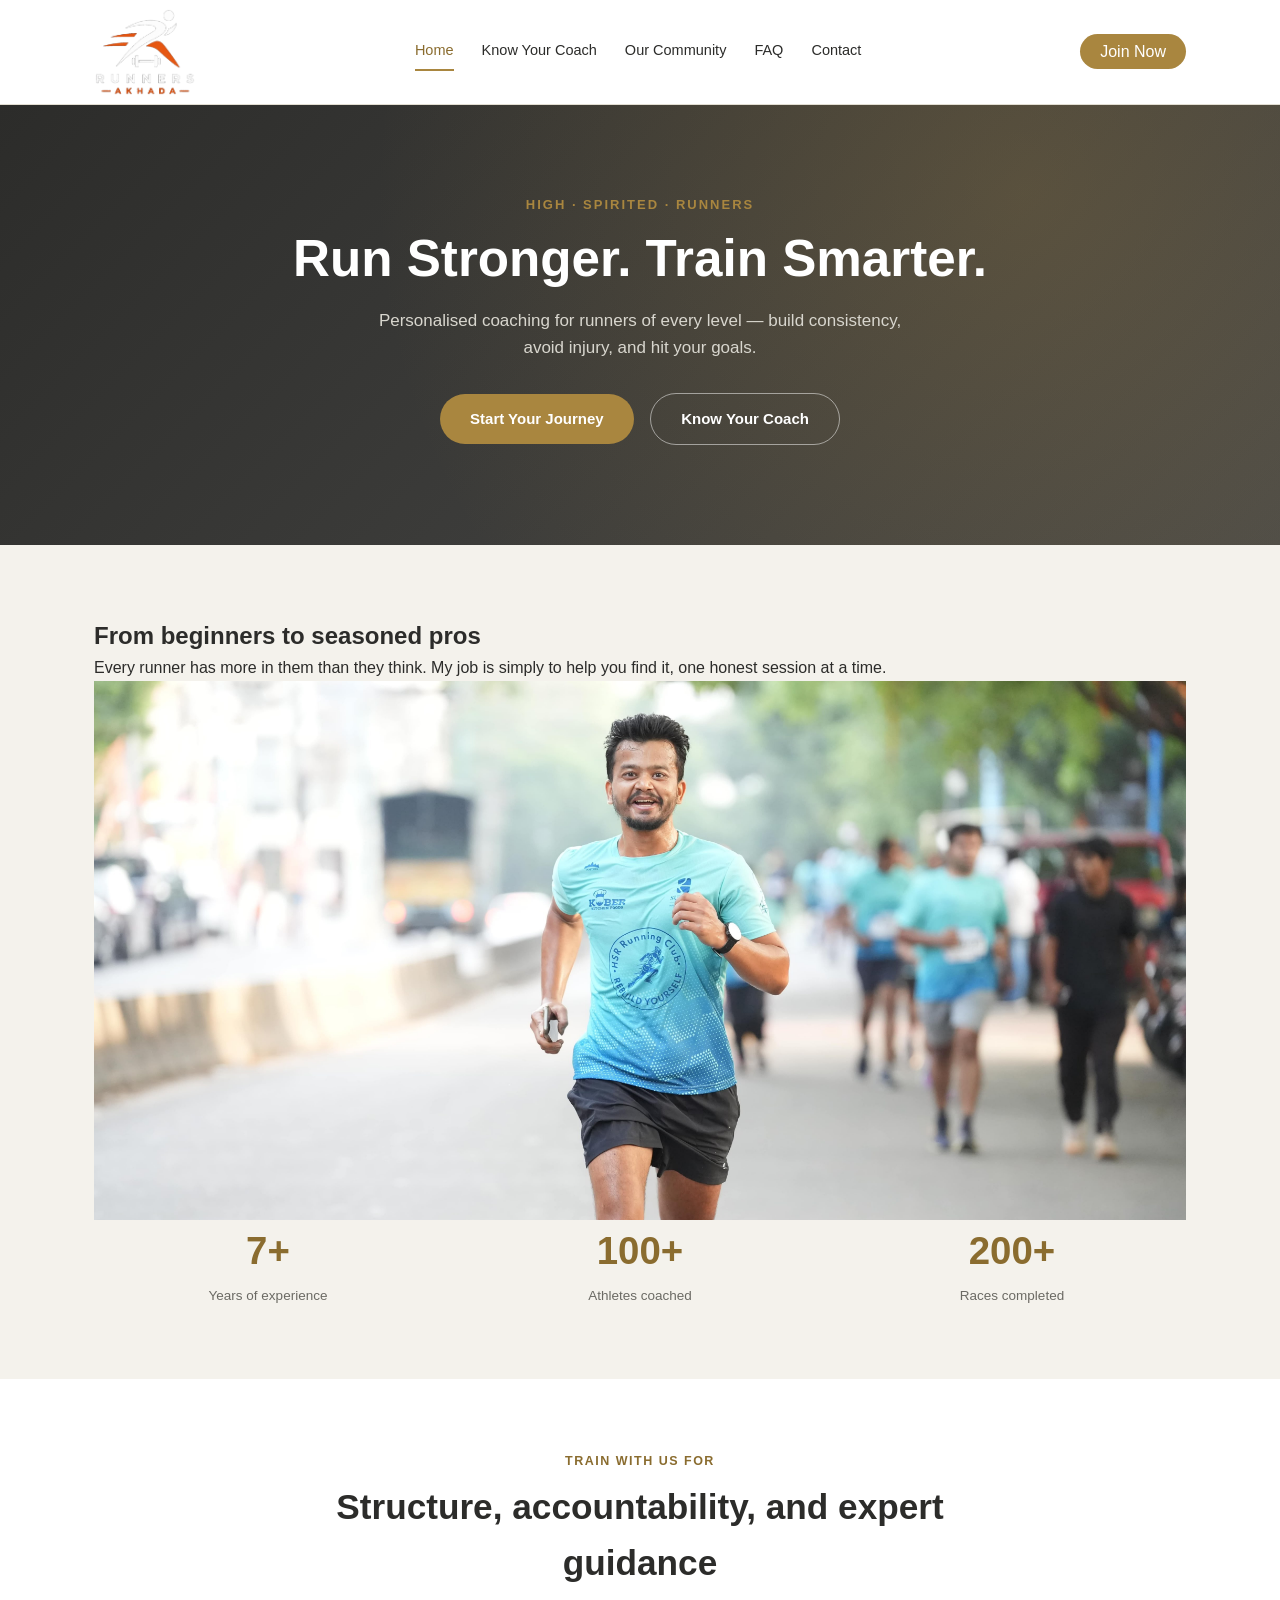
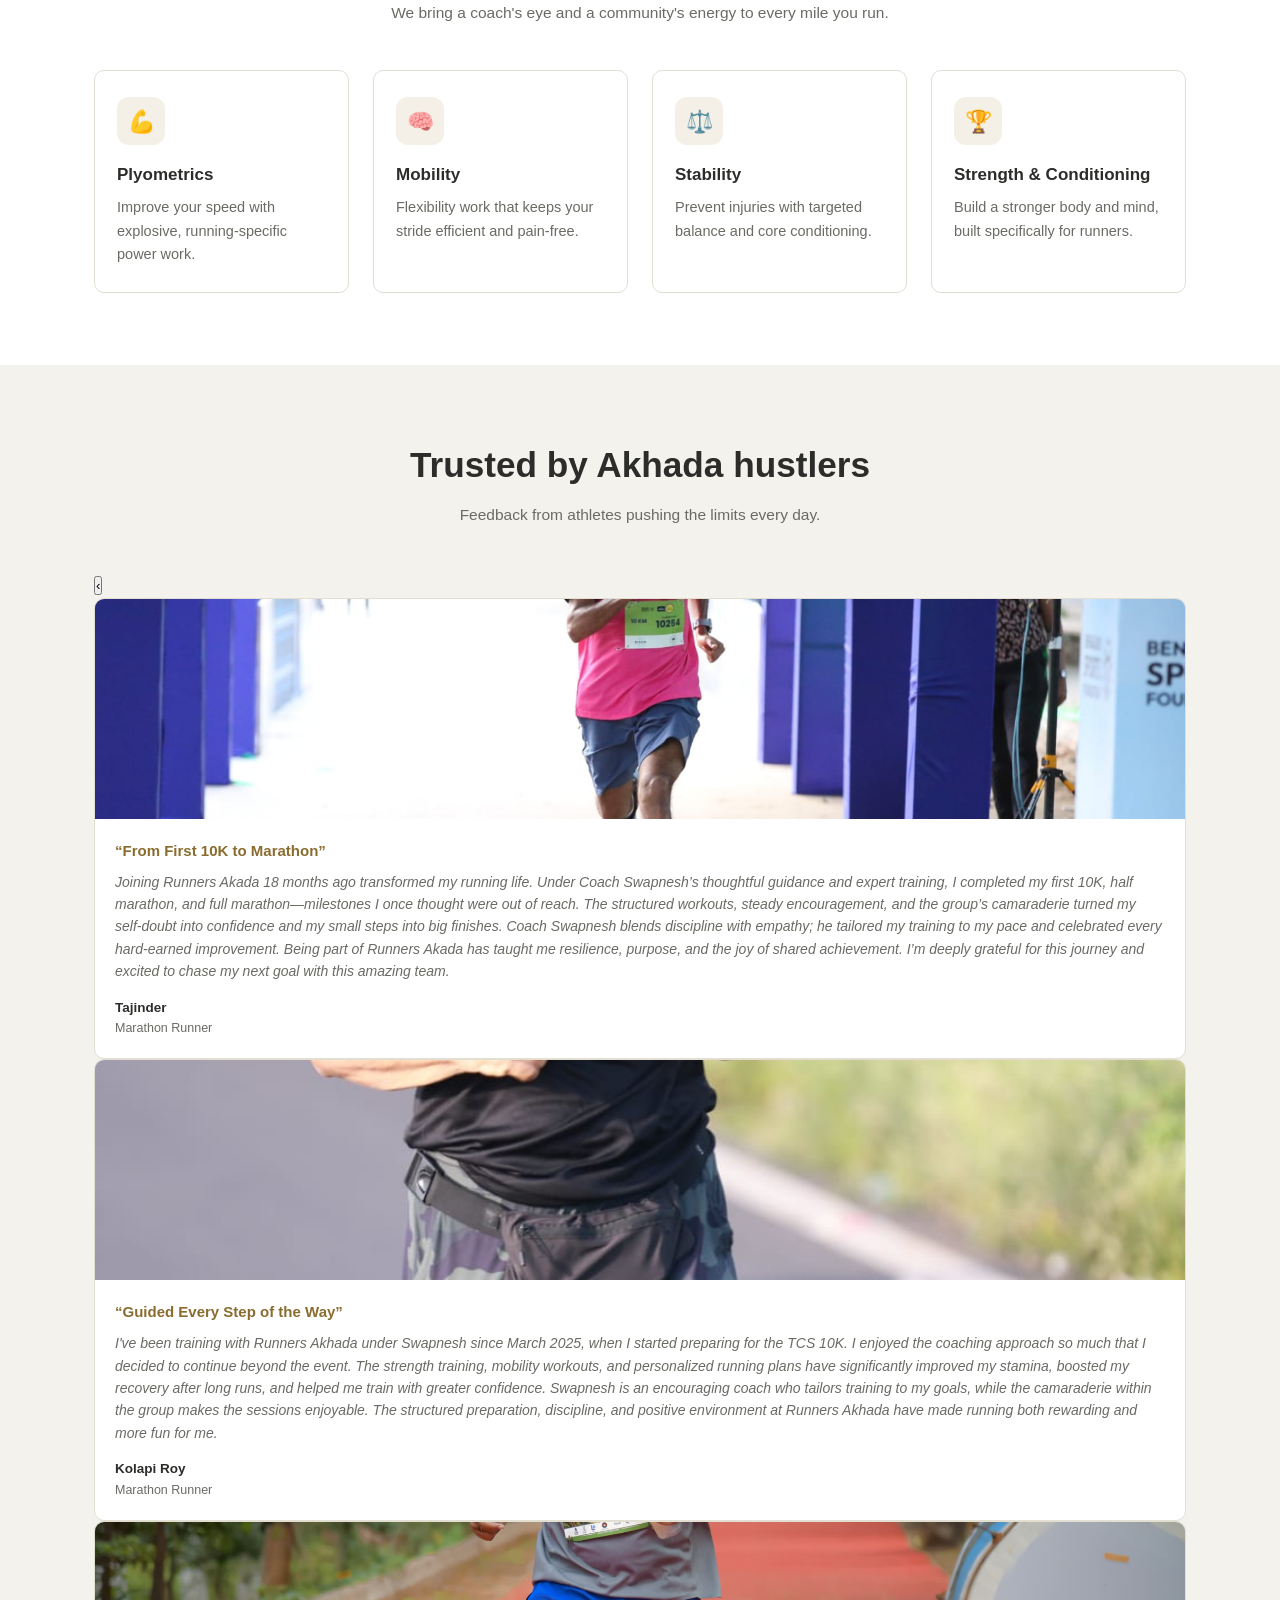
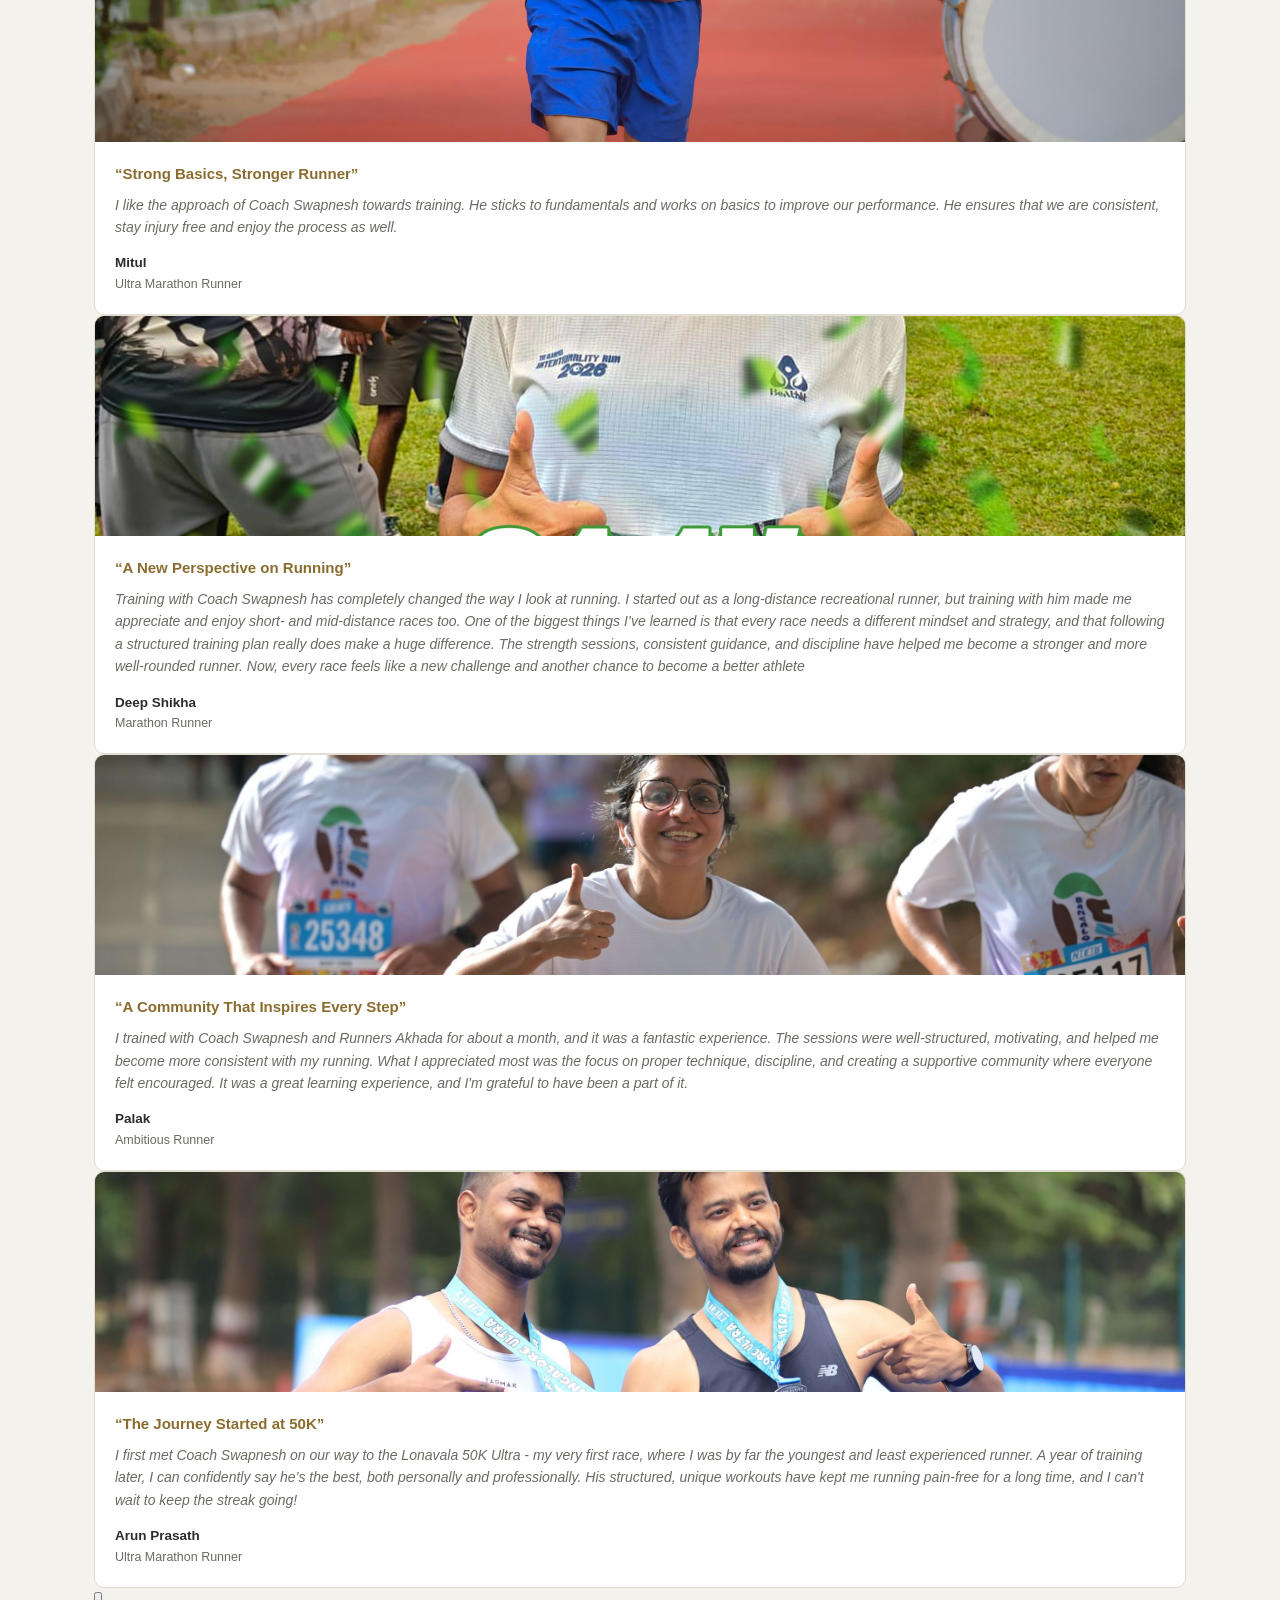
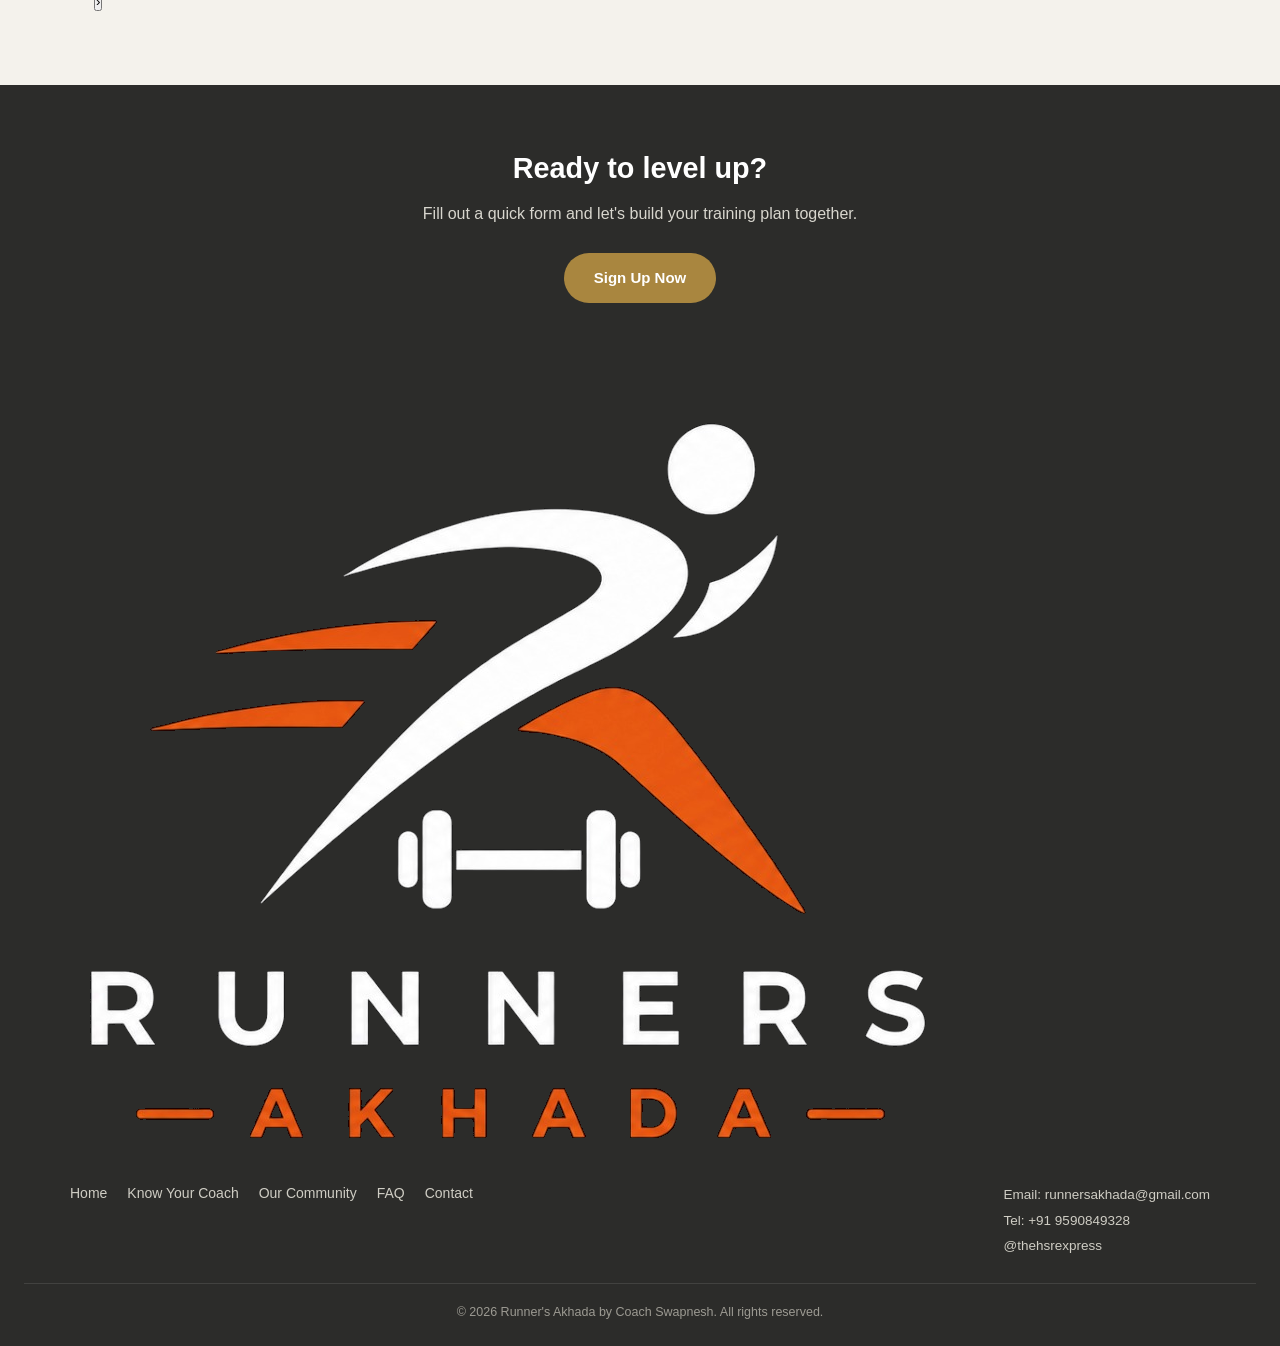
==== commit ef7239a3: "added feedback, changed the logo and layout" ====
--- a/index.html
+++ b/index.html
@@ -5,7 +5,7 @@
 <meta name="viewport" content="width=device-width, initial-scale=1.0">
 <title>Runners Akhada — Crafting Strength. Elevating Endurance.</title>
 <meta name="description" content="Personalised running coaching by Coach Swapnesh. From beginners to seasoned pros — 5K to ultras.">
-<link rel="icon" href="assets/images/logo.jpeg">
+<link rel="icon" href="assets/images/logo-dark.png">
 <link rel="stylesheet" href="assets/style.css">
 </head>
 <body>
@@ -13,22 +13,19 @@
 <header class="site-header">
   <div class="nav-wrap">
     <a href="index.html" class="brand">
-      <img src="assets/images/logo.jpeg" alt="Runners Akhada logo">
-      <span class="brand-text">
-        <span class="name">RUNNERS AKHADA</span>
-        <span class="tagline">Crafting Strength. Elevating Endurance.</span>
-      </span>
+      <img src="assets/images/logo-dark.png" alt="Runners Akhada logo">
     </a>
     <nav class="nav-links">
       <a href="index.html" class="active">Home</a>
       <a href="coach.html">Know Your Coach</a>
       <a href="community.html">Our Community</a>
-      <a href="training.html">Training Plans</a>
       <a href="faq.html">FAQ</a>
       <a href="contact.html">Contact</a>
+          </nav>
+    <div class="nav-right">
       <a href="form.html" class="nav-cta">Join Now</a>
-    </nav>
-    <button class="nav-toggle" aria-label="Toggle menu">&#9776;</button>
+      <button class="nav-toggle" aria-label="Toggle menu">&#9776;</button>
+    </div>
   </div>
 </header>
 
@@ -36,7 +33,7 @@
   <div class="hero-inner">
     <div class="eyebrow">High &middot; Spirited &middot; Runners</div>
     <h1>Run Stronger. Train Smarter.</h1>
-    <p class="lead">Personalised coaching by Coach Swapnesh for runners of every level — from first-timers to seasoned racers. Build consistency, avoid injuries, and hit your goals.</p>
+    <p class="lead">Personalised coaching for runners of every level — build consistency, avoid injury, and hit your goals.</p>
     <a href="form.html" class="btn btn-primary">Start Your Journey</a>
     <a href="coach.html" class="btn btn-outline" style="margin-left:12px;">Know Your Coach</a>
   </div>
@@ -44,6 +41,15 @@
 
 <section class="bg-cream">
   <div class="container">
+    <div class="home-intro-grid">
+      <div class="home-intro-text">
+        <h2>From beginners to seasoned pros</h2>
+        <p class="home-intro-quote">Every runner has more in them than they think. My job is simply to help you find it, one honest session at a time.</p>
+      </div>
+      <div class="home-intro-photo">
+        <img src="assets/images/home-intro-photo.jpg" alt="Runner in action, HSR Running Club">
+      </div>
+    </div>
     <div class="stats stats-3">
       <div>
         <div class="stat-num">7+</div>
@@ -64,7 +70,7 @@
 <section>
   <div class="container">
     <div class="section-head">
-      <div class="eyebrow">Why train with us</div>
+      <div class="eyebrow">Train with us for</div>
       <h2>Structure, accountability, and expert guidance</h2>
       <p>We bring a coach's eye and a community's energy to every mile you run.</p>
     </div>
@@ -96,38 +102,71 @@
 <section class="bg-cream">
   <div class="container">
     <div class="section-head">
-      <div class="eyebrow">Testimonials</div>
       <h2>Trusted by Akhada hustlers</h2>
       <p>Feedback from athletes pushing the limits every day.</p>
     </div>
-    <div class="grid grid-3">
-      <div class="testimonial-card">
-        <img src="https://framerusercontent.com/images/aT3AuHUEGAsBy8XfDXgeNXKlXFg.png" alt="Shushmita, marathon runner">
-        <div class="body">
-          <h4>&ldquo;Smart coaching for every mile.&rdquo;</h4>
-          <p class="quote">Coach Swapnesh gave me structure and confidence to keep improving, and built a supportive community along the way.</p>
-          <div class="who">Shushmita</div>
-          <div class="role">Marathon Runner</div>
-        </div>
-      </div>
-      <div class="testimonial-card">
-        <img src="https://framerusercontent.com/images/KKFZmmc9OXBAazWeVrUdHPYgIs.png" alt="Deep Shikha, marathon runner">
-        <div class="body">
-          <h4>&ldquo;Smart coaching for every mile.&rdquo;</h4>
-          <p class="quote">More than a coach — Coach Swapnesh has built a community that makes every run meaningful.</p>
-          <div class="who">Deep Shikha</div>
-          <div class="role">Marathon Runner</div>
-        </div>
-      </div>
-      <div class="testimonial-card">
-        <img src="https://framerusercontent.com/images/U2p9w8pM1C7gHMnsbGCKRzWYSQ.png" alt="Niranjan, marathon runner">
-        <div class="body">
-          <h4>&ldquo;Smart coaching for every mile.&rdquo;</h4>
-          <p class="quote">Structured training and real accountability made all the difference in my racing.</p>
-          <div class="who">Niranjan</div>
-          <div class="role">Marathon Runner</div>
-        </div>
-      </div>
+
+    <div class="carousel">
+      <button class="carousel-btn carousel-prev" aria-label="Previous testimonials">&#8249;</button>
+      <div class="carousel-track" id="testimonial-track">
+        <div class="testimonial-card">
+          <img src="assets/images/testimonials/Tajinder.jpeg" alt="Tajinder, marathon runner">
+          <div class="body">
+            <h4>&ldquo;From First 10K to Marathon&rdquo;</h4>
+            <p class="quote">Joining Runners Akada 18 months ago transformed my running life. Under Coach Swapnesh’s thoughtful guidance and expert training, I completed my first 10K, half marathon, and full marathon—milestones I once thought were out of reach. The structured workouts, steady encouragement, and the group’s camaraderie turned my self-doubt into confidence and my small steps into big finishes.
+Coach Swapnesh blends discipline with empathy; he tailored my training to my pace and celebrated every hard-earned improvement. Being part of Runners Akada has taught me resilience, purpose, and the joy of shared achievement. I’m deeply grateful for this journey and excited to chase my next goal with this amazing team.</p>
+            <div class="who">Tajinder</div>
+            <div class="role">Marathon Runner</div>
+          </div>
+        </div>
+        <div class="testimonial-card">
+          <img src="assets/images/testimonials/Kolapi.jpeg" alt="Kolapi, marathon runner">
+          <div class="body">
+            <h4>&ldquo;Guided Every Step of the Way&rdquo;</h4>
+            <p class="quote">I've been training with Runners Akhada under Swapnesh since March 2025, when I started preparing for the TCS 10K. I enjoyed the coaching approach so much that I decided to continue beyond the event. The strength training, mobility workouts, and personalized running plans have significantly improved my stamina, boosted my recovery after long runs, and helped me train with greater confidence. Swapnesh is an encouraging coach who tailors training to my goals, while the camaraderie within the group makes the sessions enjoyable. The structured preparation, discipline, and positive environment at Runners Akhada have made running both rewarding and more fun for me.</p>
+            <div class="who">Kolapi Roy</div>
+            <div class="role">Marathon Runner</div>
+          </div>
+        </div>
+        <div class="testimonial-card">
+          <img src="assets/images/testimonials/Mitul.jpeg" alt="Mitul, ultra marathon runner">
+          <div class="body">
+            <h4>&ldquo;Strong Basics, Stronger Runner&rdquo;</h4>
+            <p class="quote">I like the approach of Coach Swapnesh towards training. He sticks to fundamentals and works on basics to improve our performance. He ensures that we are consistent, stay injury free and enjoy the process as well.</p>
+            <div class="who">Mitul</div>
+            <div class="role">Ultra Marathon Runner</div>
+          </div>
+        </div>
+        <div class="testimonial-card">
+          <img src="assets/images/testimonials/DeepShikha.jpeg" alt="DeepShikha, marathon runner">
+          <div class="body">
+            <h4>&ldquo;A New Perspective on Running&rdquo;</h4>
+            <p class="quote">Training with Coach Swapnesh has completely changed the way I look at running. I started out as a long-distance recreational runner, but training with him made me appreciate and enjoy short- and mid-distance races too. One of the biggest things I’ve learned is that every race needs a different mindset and strategy, and that following a structured training plan really does make a huge difference. The strength sessions, consistent guidance, and discipline have helped me become a stronger and more well-rounded runner. Now, every race feels like a new challenge and another chance to become a better athlete</p>
+            <div class="who">Deep Shikha</div>
+            <div class="role">Marathon Runner</div>
+          </div>
+        </div>
+        <div class="testimonial-card">
+          <img src="assets/images/testimonials/Palak.jpg" alt="Palak, Ambitious Runner">
+          <div class="body">
+            <h4>&ldquo;A Community That Inspires Every Step&rdquo;</h4>
+            <p class="quote">I trained with Coach Swapnesh and Runners Akhada for about a month, and it was a fantastic experience. The sessions were well-structured, motivating, and helped me become more consistent with my running. What I appreciated most was the focus on proper technique, discipline, and creating a supportive community where everyone felt encouraged. It was a great learning experience, and I'm grateful to have been a part of it.</p>
+            <div class="who">Palak</div>
+            <div class="role">Ambitious Runner</div>
+          </div>
+        </div>
+        <div class="testimonial-card">
+          <img src="assets/images/testimonials/Arun.JPG" alt="Arun, marathon runner">
+          <div class="body">
+            <h4>&ldquo;The Journey Started at 50K&rdquo;</h4>
+            <p class="quote">I first met Coach Swapnesh on our way to the Lonavala 50K Ultra - my very first race, where I was by far the youngest and least experienced runner. A year of training later, I can confidently say he’s the best, both personally and professionally. His structured, unique workouts have kept me running pain-free for a long time, and I can't wait to keep the streak going!</p>
+            <div class="who">Arun Prasath</div>
+            <div class="role">Ultra Marathon Runner</div>
+          </div>
+        </div>
+        <!-- Add more .testimonial-card blocks here as you collect them -->
+      </div>
+      <button class="carousel-btn carousel-next" aria-label="Next testimonials">&#8250;</button>
     </div>
   </div>
 </section>
@@ -141,14 +180,12 @@
 <footer class="site-footer">
   <div class="footer-inner">
     <div>
-      <div class="footer-brand">Runners Akhada</div>
-      <div class="footer-tagline">Crafting Strength. Elevating Endurance.</div>
+      <img src="assets/images/logo-dark.png" alt="Runners Akhada logo" class="footer-logo">
     </div>
     <div class="footer-links">
       <a href="index.html">Home</a>
       <a href="coach.html">Know Your Coach</a>
       <a href="community.html">Our Community</a>
-      <a href="training.html">Training Plans</a>
       <a href="faq.html">FAQ</a>
       <a href="contact.html">Contact</a>
     </div>
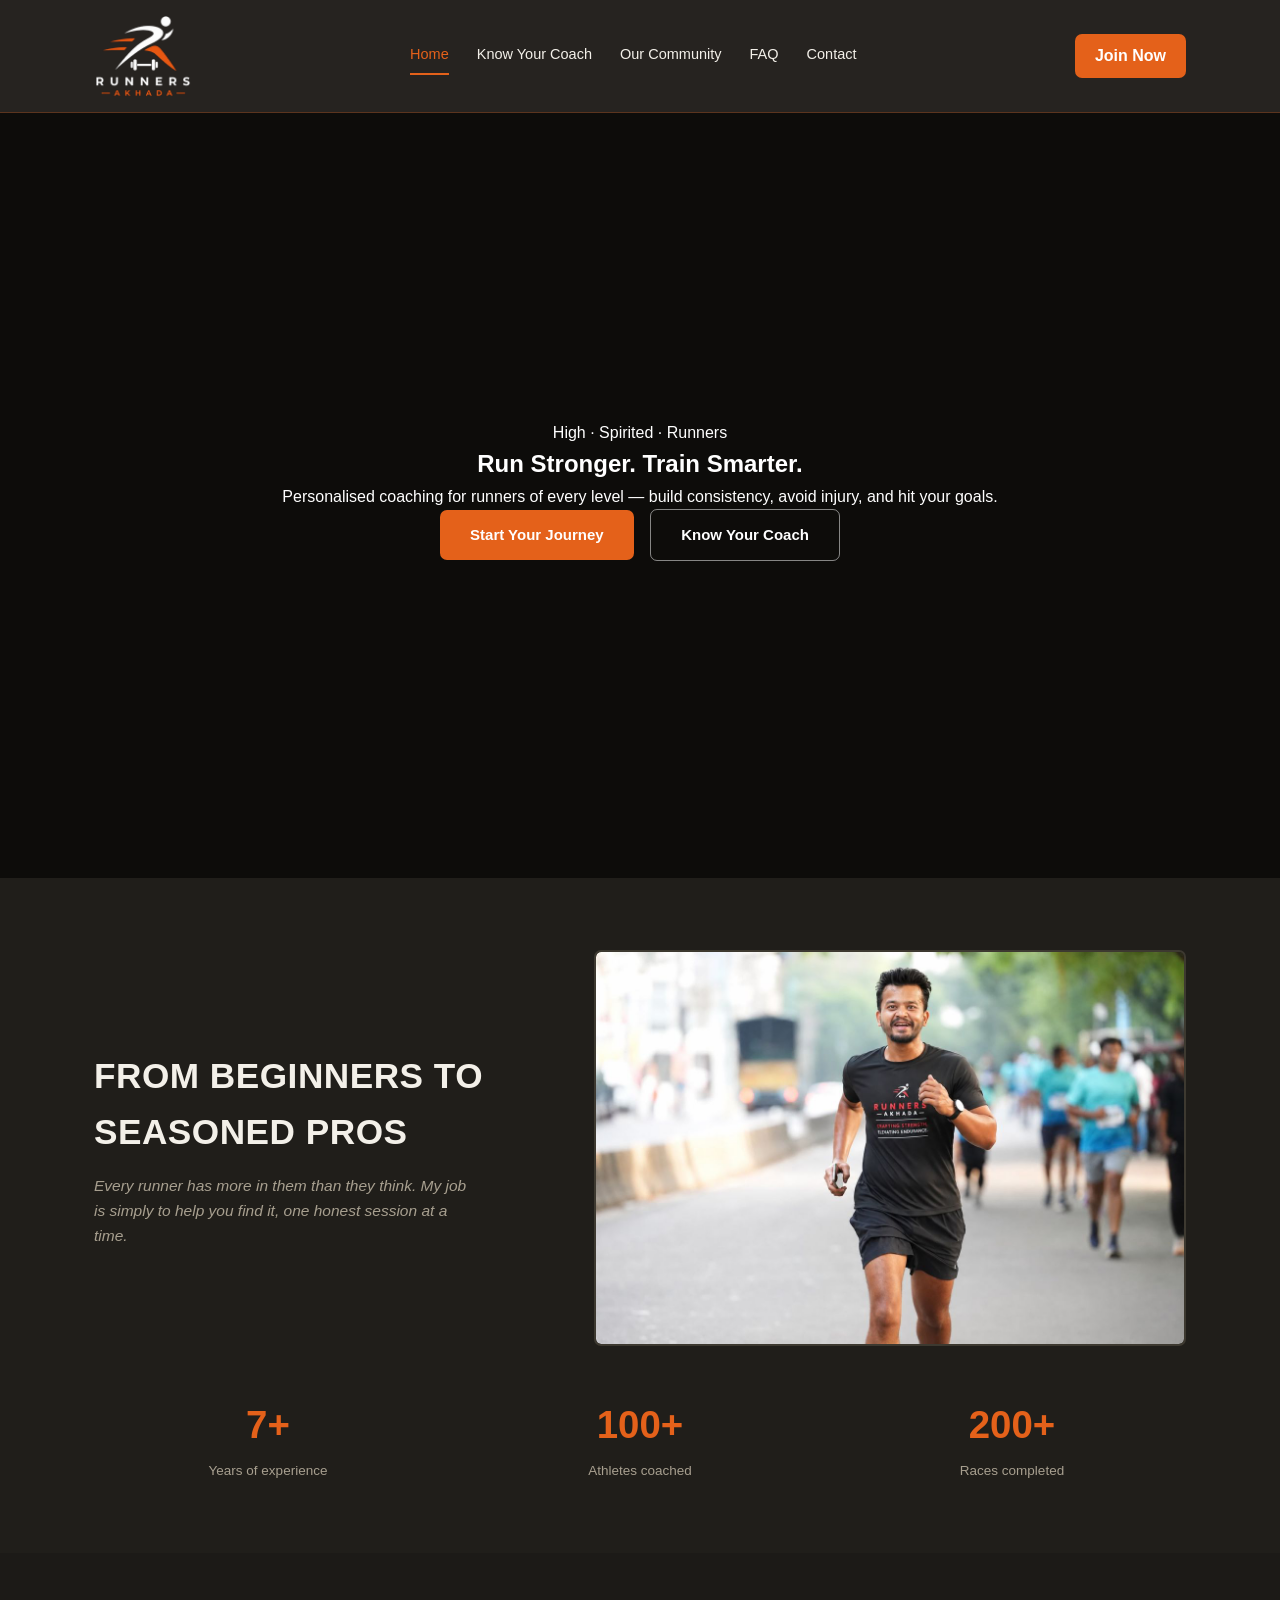
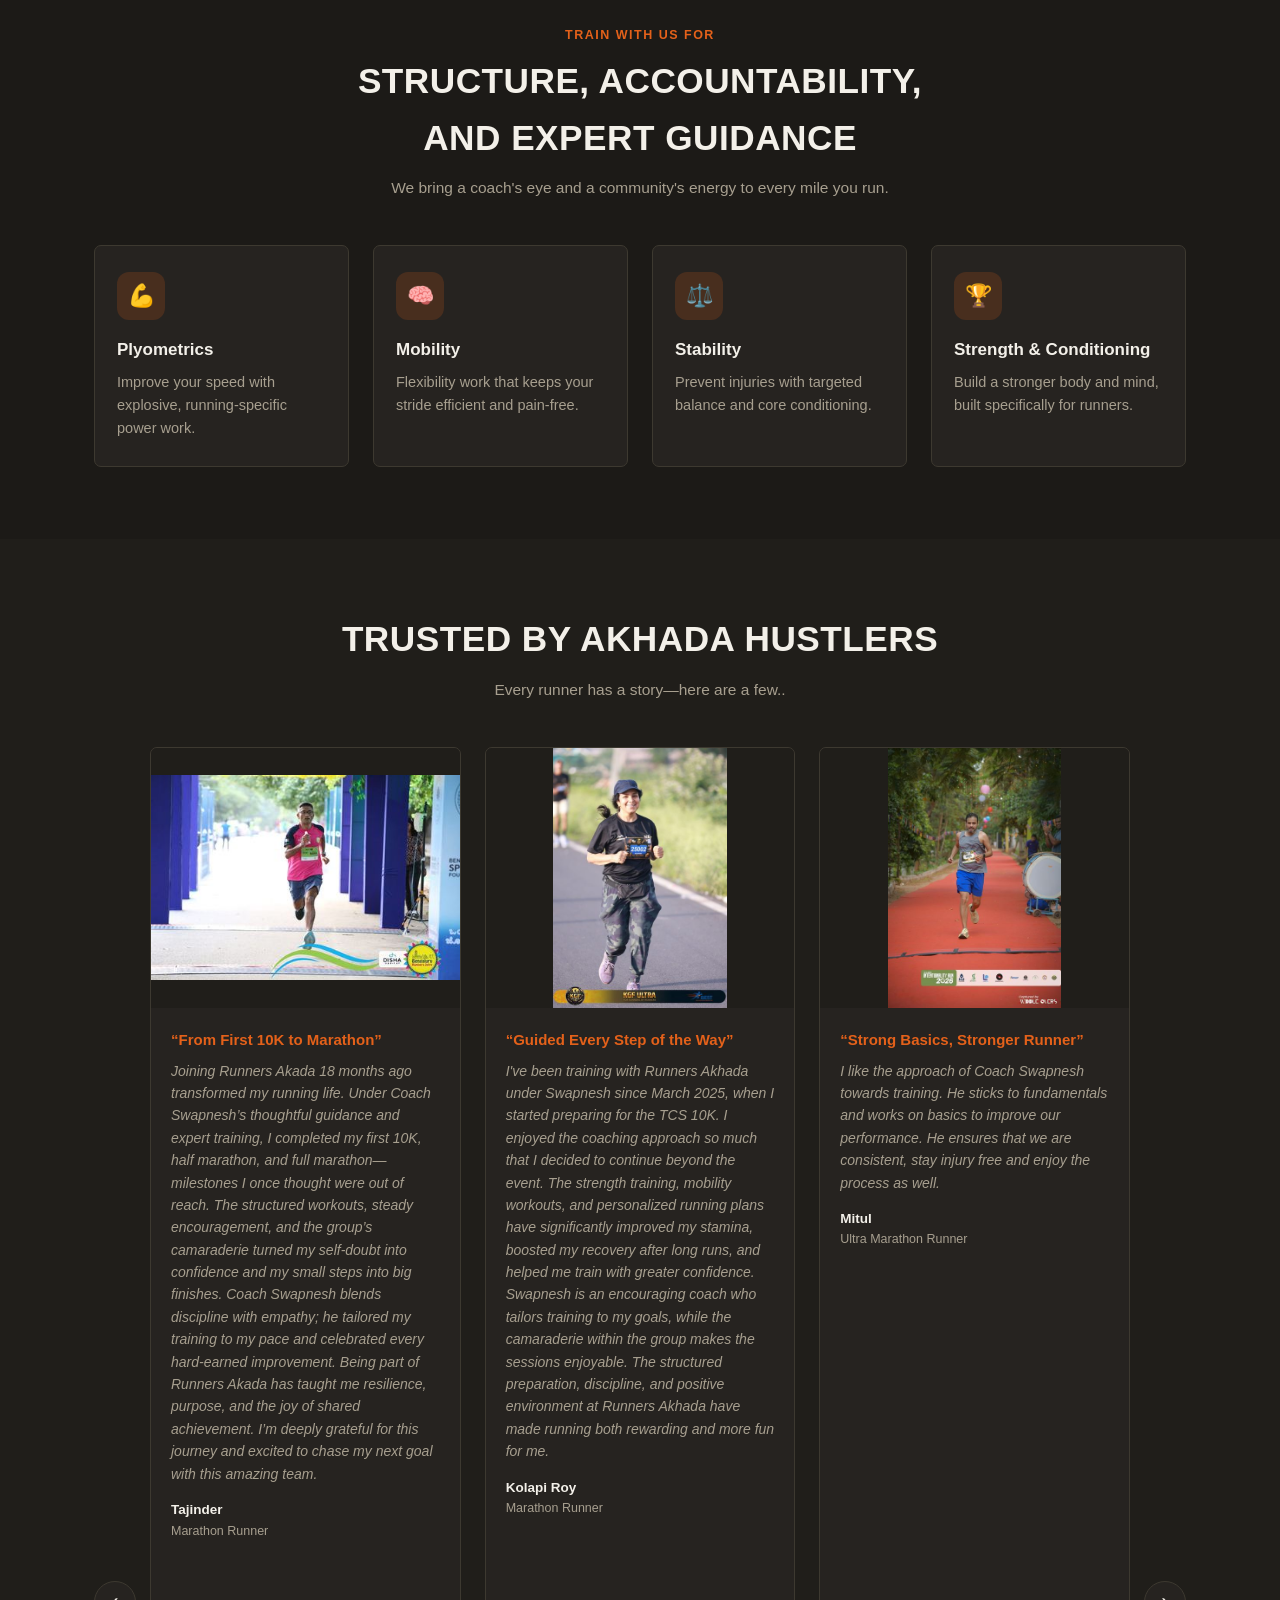
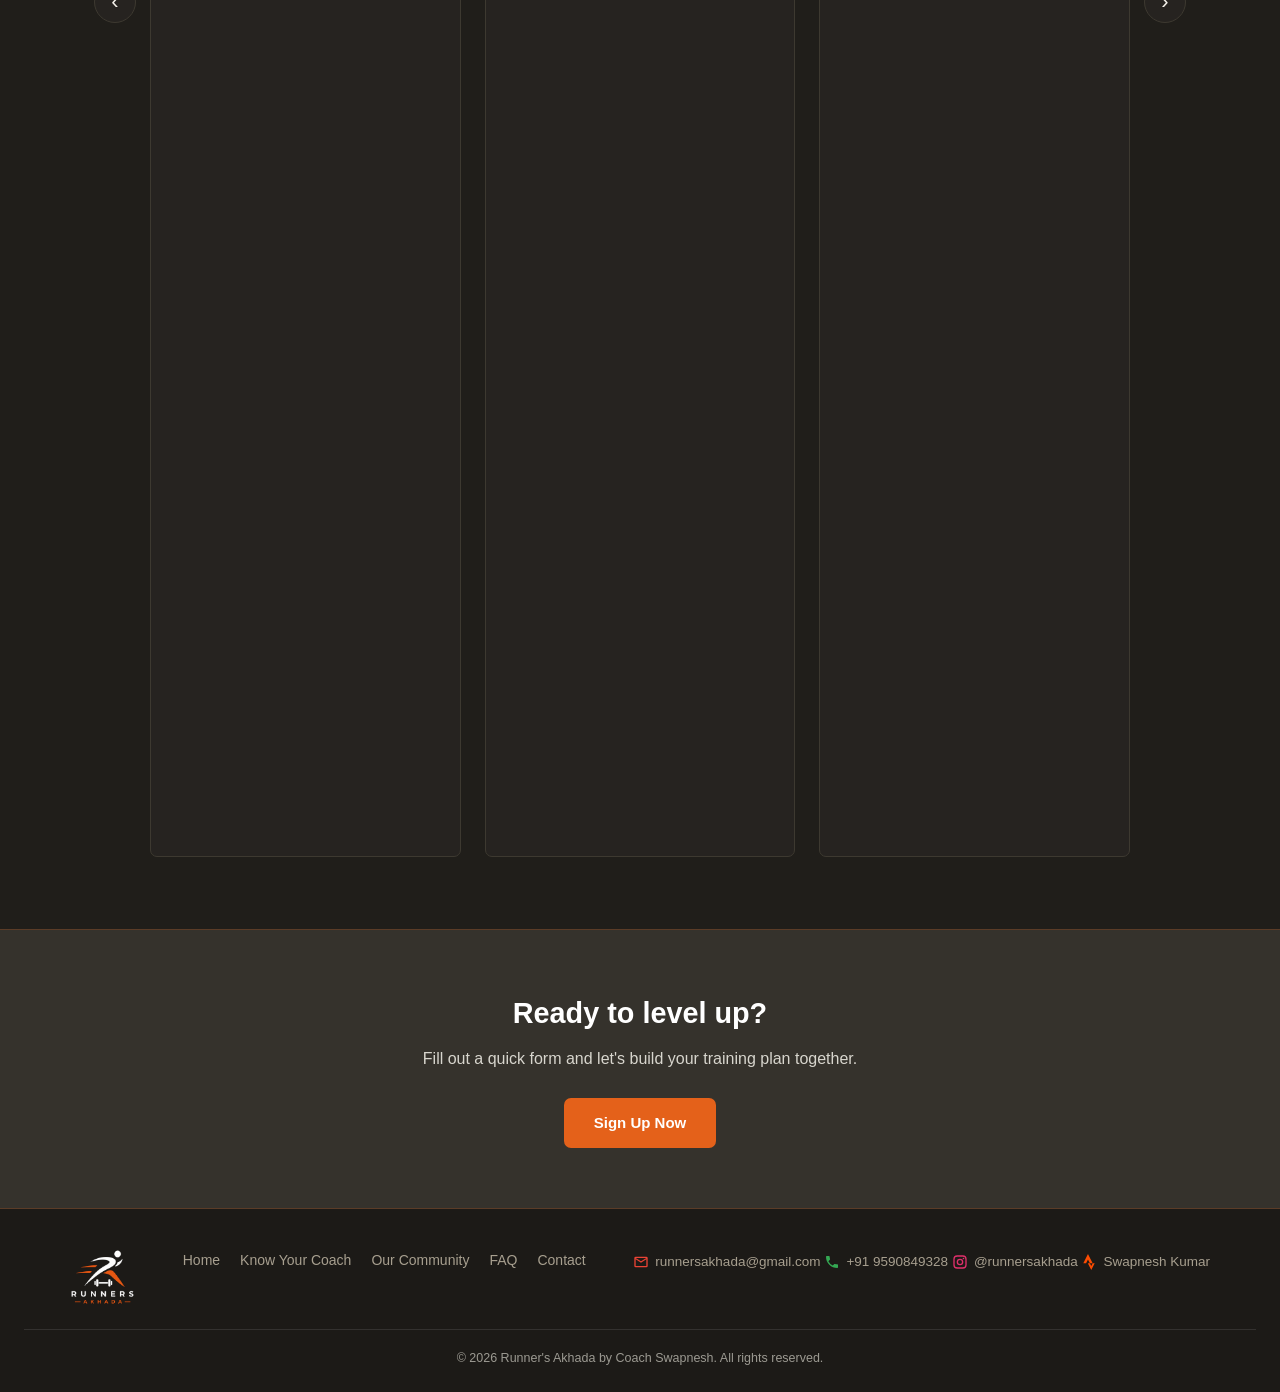
==== commit 6b61333f: "added hero image, fixed the community images" ====
--- a/index.html
+++ b/index.html
@@ -29,7 +29,10 @@
   </div>
 </header>
 
-<section class="hero">
+<section class="hero-video">
+  <video autoplay muted loop playsinline preload="metadata">
+    <source src="assets/HERO.mp4" type="video/mp4">
+  </video>
   <div class="hero-inner">
     <div class="eyebrow">High &middot; Spirited &middot; Runners</div>
     <h1>Run Stronger. Train Smarter.</h1>
@@ -103,14 +106,14 @@
   <div class="container">
     <div class="section-head">
       <h2>Trusted by Akhada hustlers</h2>
-      <p>Feedback from athletes pushing the limits every day.</p>
+      <p>Every runner has a story—here are a few..</p>
     </div>
 
     <div class="carousel">
       <button class="carousel-btn carousel-prev" aria-label="Previous testimonials">&#8249;</button>
       <div class="carousel-track" id="testimonial-track">
         <div class="testimonial-card">
-          <img src="assets/images/testimonials/Tajinder.jpeg" alt="Tajinder, marathon runner">
+          <img src="assets/images/testimonials/Tajinder.jpeg" alt="Tajinder, marathon runner" loading="lazy">
           <div class="body">
             <h4>&ldquo;From First 10K to Marathon&rdquo;</h4>
             <p class="quote">Joining Runners Akada 18 months ago transformed my running life. Under Coach Swapnesh’s thoughtful guidance and expert training, I completed my first 10K, half marathon, and full marathon—milestones I once thought were out of reach. The structured workouts, steady encouragement, and the group’s camaraderie turned my self-doubt into confidence and my small steps into big finishes.
@@ -120,7 +123,7 @@
           </div>
         </div>
         <div class="testimonial-card">
-          <img src="assets/images/testimonials/Kolapi.jpeg" alt="Kolapi, marathon runner">
+          <img src="assets/images/testimonials/Kolapi.jpeg" alt="Kolapi, marathon runner" loading="lazy">
           <div class="body">
             <h4>&ldquo;Guided Every Step of the Way&rdquo;</h4>
             <p class="quote">I've been training with Runners Akhada under Swapnesh since March 2025, when I started preparing for the TCS 10K. I enjoyed the coaching approach so much that I decided to continue beyond the event. The strength training, mobility workouts, and personalized running plans have significantly improved my stamina, boosted my recovery after long runs, and helped me train with greater confidence. Swapnesh is an encouraging coach who tailors training to my goals, while the camaraderie within the group makes the sessions enjoyable. The structured preparation, discipline, and positive environment at Runners Akhada have made running both rewarding and more fun for me.</p>
@@ -129,7 +132,7 @@
           </div>
         </div>
         <div class="testimonial-card">
-          <img src="assets/images/testimonials/Mitul.jpeg" alt="Mitul, ultra marathon runner">
+          <img src="assets/images/testimonials/Mitul.jpeg" alt="Mitul, ultra marathon runner" loading="lazy">
           <div class="body">
             <h4>&ldquo;Strong Basics, Stronger Runner&rdquo;</h4>
             <p class="quote">I like the approach of Coach Swapnesh towards training. He sticks to fundamentals and works on basics to improve our performance. He ensures that we are consistent, stay injury free and enjoy the process as well.</p>
@@ -138,7 +141,19 @@
           </div>
         </div>
         <div class="testimonial-card">
-          <img src="assets/images/testimonials/DeepShikha.jpeg" alt="DeepShikha, marathon runner">
+          <img src="assets/images/testimonials/Gayathri.jpeg" alt="Gayathri" loading="lazy">
+          <div class="body">
+            <h4>&ldquo;Miles, Mountains & Memories&rdquo;</h4>
+            <p class="quote">Running and trekking have always been more than hobbies to me - a way of discovering my potential and finding joy in every journey! For almost three years, Runners Akhada has been an integral part of my fitness journey & it has been one of the best decisions I've made. It's more than a running community; it's a place that has helped me become stronger, more resilient, and more confident, both on the road and in the mountains!
+            The strength, mobility, and discipline I've built here have enriched not only my running but also my trekking adventures.
+          A special thank you to my coach. His patience, encouragement, and unwavering belief in every runner inspire me to keep showing up and trusting the process.
+        Thank you, "Runners Akhada", for making every step of this journey meaningful. I'm truly grateful to be a part of the RUNNERS' AKHADA family, and I look forward to many more miles, mountains, stronger strides and memories together.</p>
+            <div class="who">Gayathri</div>
+            <div class="role">Runner</div>
+          </div>
+        </div>
+        <div class="testimonial-card">
+          <img src="assets/images/testimonials/DeepShikha.jpeg" alt="DeepShikha, marathon runner" loading="lazy">
           <div class="body">
             <h4>&ldquo;A New Perspective on Running&rdquo;</h4>
             <p class="quote">Training with Coach Swapnesh has completely changed the way I look at running. I started out as a long-distance recreational runner, but training with him made me appreciate and enjoy short- and mid-distance races too. One of the biggest things I’ve learned is that every race needs a different mindset and strategy, and that following a structured training plan really does make a huge difference. The strength sessions, consistent guidance, and discipline have helped me become a stronger and more well-rounded runner. Now, every race feels like a new challenge and another chance to become a better athlete</p>
@@ -147,7 +162,43 @@
           </div>
         </div>
         <div class="testimonial-card">
-          <img src="assets/images/testimonials/Palak.jpg" alt="Palak, Ambitious Runner">
+          <img src="assets/images/testimonials/Shweta.jpeg" alt="Shweta" loading="lazy">
+          <div class="body">
+            <h4>&ldquo;More Than Just a Running Group&rdquo;</h4>
+            <p class="quote">It's been more than a year since I joined Runners Akhada, and not once have I felt like leaving this amazing community. The journey has transformed me—not just physically, but also in terms of strength, confidence, and discipline.A big thank you to Coach Swapnesh, who is much more than a coach. His enthusiasm, constant support, motivation, and genuine care for every runner make this group truly special. Grateful to be part of this incredible journey, and looking forward to many more miles together!</p>
+            <div class="who">Shweta</div>
+            <div class="role">Runner</div>
+          </div>
+        </div>
+        <div class="testimonial-card">
+          <img src="assets/images/testimonials/Ankur.jpeg" alt="Ankur" loading="lazy">
+          <div class="body">
+            <h4>&ldquo;Train Better, Perform Better&rdquo;</h4>
+            <p class="quote">My experience with Akhada has been truly amazing. It has been an incredible journey toward becoming healthier, stronger, and more confident. I initially joined with the goal of getting fit and improving my overall health. As the training sessions progressed, I could clearly feel the improvement in my strength, endurance, and overall fitness. The training has not only enhanced my performance in various sports but has also made everyday activities easier and boosted my confidence in many aspects of life. The structured coaching and consistent guidance have also helped me achieve excellent timings in multiple races that I’ve participated in so far. It has been a wonderful journey, and I look forward to continuing it. I highly recommend Akhada to anyone who wants to build strength, improve fitness, and challenge themselves in a supportive environment.</p>
+            <div class="who">Ankur</div>
+            <div class="role">Runner</div>
+          </div>
+        </div>
+        <div class="testimonial-card">
+          <img src="assets/images/testimonials/Smit.jpeg" alt="Smit" loading="lazy">
+          <div class="body">
+            <h4>&ldquo;Consistency Creates Champions&rdquo;</h4>
+            <p class="quote">I have been training with Coach Swapnesh for the past three years, and the improvement has been tremendous. His dedication and passion for the sport are truly outstanding. He is creative with his training plans and knows how to address the individual needs and challenges of each runner.</p>
+            <div class="who">Smit</div>
+            <div class="role">Marathon Runner</div>
+          </div>
+        </div>
+        <div class="testimonial-card">
+          <img src="assets/images/testimonials/Sushmita.jpeg" alt="Sushmita" loading="lazy">
+          <div class="body">
+            <h4>&ldquo;Every Milestone Matters&rdquo;</h4>
+            <p class="quote">The structured training, constant motivation, and the way Swapnesh celebrates every milestone make him an exceptional coach. His guidance has helped me become a stronger and more confident runner. If you're looking for a flexible yet effective running coach, I highly recommend Swapnesh and Runners Akhada.</p>
+            <div class="who">Sushmita</div>
+            <div class="role">Runner</div>
+          </div>
+        </div>
+        <div class="testimonial-card">
+          <img src="assets/images/testimonials/Palak.jpg" alt="Palak, Ambitious Runner" loading="lazy">
           <div class="body">
             <h4>&ldquo;A Community That Inspires Every Step&rdquo;</h4>
             <p class="quote">I trained with Coach Swapnesh and Runners Akhada for about a month, and it was a fantastic experience. The sessions were well-structured, motivating, and helped me become more consistent with my running. What I appreciated most was the focus on proper technique, discipline, and creating a supportive community where everyone felt encouraged. It was a great learning experience, and I'm grateful to have been a part of it.</p>
@@ -156,12 +207,49 @@
           </div>
         </div>
         <div class="testimonial-card">
-          <img src="assets/images/testimonials/Arun.JPG" alt="Arun, marathon runner">
+          <img src="assets/images/testimonials/Pranav.jpeg" alt="Pranav, Ambitious Runner" loading="lazy">
+          <div class="body">
+            <h4>&ldquo;Guided to Grow Stronger&rdquo;</h4>
+            <p class="quote">I trained with Runners Akhada for 3 months and it was a great experience. Coach Swapnesh had a way of keeping sessions fresh, always introducing new exercises and formats that made every workout genuinely fun and something to look forward to. The strength training 3 days a week combined with a structured running plan gave me a solid all-round base. What also stood out was the community, where you look forward to the workout not just for the training itself but also to see who's showing up that day, because the people make it just as enjoyable as the session.</p>
+            <div class="who">Pranav</div>
+            <div class="role">Ambitious Runner</div>
+          </div>
+        </div>
+        <div class="testimonial-card">
+          <img src="assets/images/testimonials/Gowtham.jpeg" alt="Gowtham, Ambitious Runner" loading="lazy">
+          <div class="body">
+            <h4>&ldquo;When the Right Coach Changes Everything&rdquo;</h4>
+            <p class="quote">When I started my running journey in 2023 to lose weight, Coach Swapnesh was the first person in our running club to encourage and believe in me. He taught me the fundamentals—how to use Strava, how to run properly, and, most importantly, how to stay consistent. More than running, he showed me how to enjoy the journey and make fitness a part of life. We started training together in March 2023 at the BDA grounds and parks in HSR. Those sessions were full of fun, learning, and positive energy.
+I was his first trainee, and I will always be grateful for his selfless guidance, support, and inspiration. Thank you, Coach Swapnesh!</p>
+            <div class="who">Gowtham</div>
+            <div class="role">Ambitious Runner</div>
+          </div>
+        </div>
+        <div class="testimonial-card">
+          <img src="assets/images/testimonials/Mihir.jpeg" alt="Mihir, Ambitious Runner" loading="lazy">
+          <div class="body">
+            <h4>&ldquo;A Coach Who Believed in Me&rdquo;</h4>
+            <p class="quote">I have known Coach Swapnesh (Bhaiya) since 2024, when I had just started my running journey. Like every beginner, I had plenty of questions, misconceptions, and excitement. From day one, he guided me through what was right and what was wrong in running. More than just telling me what to do, he helped me understand the why behind every aspect of training. In 2025, I completed the Tata Mumbai Marathon Half Marathon in 1:54, but I wasn't satisfied with my performance. That's when Bhaiya stepped in and completely changed the way I approached running. He taught me how to train smart instead of just training hard. With structured plans, proper recovery, and a clear purpose behind every session, I started seeing remarkable improvements. I still remember the days when Runners Akhada was just an idea. Even before it officially started, we had countless discussions about his vision, and I was genuinely excited to be a part of it. Today, I'm proud to say that I was one of the first batch of athletes at Runners Akhada. Under his guidance, I completed the entire Procam Slam journey (2025–2026) and achieved a personal best in the half marathon, improving from 1:54 to 1:42. That transformation wasn't just because of training plans—it was because of the way he coaches. What makes Bhaiya different is that he never believes in a one-size-fits-all approach. He takes the time to understand each athlete's lifestyle, work commitments, recovery needs, strengths, weaknesses, and personal goals before designing a plan. Every schedule is thoughtfully customized, making it realistic, sustainable, and effective. Even today, I continue to seek his guidance. No matter how busy he is, I've never heard him say "no." Instead, he always comes back with new ideas, solutions, and possibilities. Most importantly, he has always believed in me, even on days when I doubted myself. For me, Runners Akhada is much more than a coaching group. It's a community that builds disciplined, confident, and stronger athletes. If you're looking for a coach who genuinely invests in your growth—not just your finish times—I couldn't recommend Coach Swapnesh and Runners Akhada more highly. Thank you, Bhaiya, for being a mentor, a coach, and someone who constantly pushes me to become a better athlete. Here's to many more milestones together! </p>
+            <div class="who">Mihir</div>
+            <div class="role">Marathoner</div>
+          </div>
+        </div>
+        <div class="testimonial-card">
+          <img src="assets/images/testimonials/Arun.JPG" alt="Arun, marathon runner" loading="lazy">
           <div class="body">
             <h4>&ldquo;The Journey Started at 50K&rdquo;</h4>
             <p class="quote">I first met Coach Swapnesh on our way to the Lonavala 50K Ultra - my very first race, where I was by far the youngest and least experienced runner. A year of training later, I can confidently say he’s the best, both personally and professionally. His structured, unique workouts have kept me running pain-free for a long time, and I can't wait to keep the streak going!</p>
             <div class="who">Arun Prasath</div>
             <div class="role">Ultra Marathon Runner</div>
+          </div>
+        </div>
+        <div class="testimonial-card">
+          <img src="assets/images/testimonials/Niranjan.jpg" alt="Niranjan, marathon runner" loading="lazy">
+          <div class="body">
+            <h4>&ldquo;A Coach Who Truly Cares&rdquo;</h4>
+            <p class="quote">I feel truly fortunate to have a coach like you Swapnesh Bhardwaj. What makes you special is that you never treat your trainees as just athletes—you treat us like family and friends. Your dedication to each one of us, your ability to understand our individual strengths and weaknesses, and the care with which you tailor our training plans set you apart. Thank you for your constant guidance, encouragement, and belief in us. I hope to make you even prouder in the races and milestones that lie ahead.</p>
+            <div class="who">Niranjan</div>
+            <div class="role">Marathoner</div>
           </div>
         </div>
         <!-- Add more .testimonial-card blocks here as you collect them -->
@@ -190,9 +278,10 @@
       <a href="contact.html">Contact</a>
     </div>
     <div class="footer-contact">
-      <div>Email: runnersakhada@gmail.com</div>
-      <div>Tel: +91 9590849328</div>
-      <div><a href="https://www.instagram.com/thehsrexpress/" target="_blank" rel="noopener">@thehsrexpress</a></div>
+      <div class="icon-email"><svg viewBox="0 0 24 24"><path d="M20 4H4a2 2 0 0 0-2 2v12a2 2 0 0 0 2 2h16a2 2 0 0 0 2-2V6a2 2 0 0 0-2-2zm0 2-8 5-8-5h16zm0 12H4V8l8 5 8-5v10z"/></svg> runnersakhada@gmail.com</div>
+      <div class="icon-phone"><svg viewBox="0 0 24 24"><path d="M6.62 10.79a15.05 15.05 0 0 0 6.59 6.59l2.2-2.2a1 1 0 0 1 1.01-.24c1.12.37 2.33.57 3.58.57a1 1 0 0 1 1 1V20a1 1 0 0 1-1 1A17 17 0 0 1 3 4a1 1 0 0 1 1-1h3.5a1 1 0 0 1 1 1c0 1.25.2 2.46.57 3.58a1 1 0 0 1-.24 1.01l-2.2 2.2z"/></svg> +91 9590849328</div>
+      <div class="icon-instagram"><a href="https://www.instagram.com/runnersakhada/" target="_blank" rel="noopener"><svg viewBox="0 0 24 24"><path d="M7.8 2h8.4A5.8 5.8 0 0 1 22 7.8v8.4a5.8 5.8 0 0 1-5.8 5.8H7.8A5.8 5.8 0 0 1 2 16.2V7.8A5.8 5.8 0 0 1 7.8 2zm-.2 2A3.6 3.6 0 0 0 4 7.6v8.8A3.6 3.6 0 0 0 7.6 20h8.8a3.6 3.6 0 0 0 3.6-3.6V7.6A3.6 3.6 0 0 0 16.4 4H7.6zm9.65 1.5a1.25 1.25 0 1 1 0 2.5 1.25 1.25 0 0 1 0-2.5zM12 7a5 5 0 1 1 0 10 5 5 0 0 1 0-10zm0 2a3 3 0 1 0 0 6 3 3 0 0 0 0-6z"/></svg> @runnersakhada</a></div>
+      <div class="icon-strava"><a href="https://strava.app.link/IM3KowOZn5b" target="_blank" rel="noopener"><svg viewBox="0 0 24 24"><path d="M15.387 17.944l-2.089-4.116h-3.065L15.387 24l5.15-10.172h-3.066m-7.008-5.599l2.836 5.598h4.172L10.463 0l-7 13.828h4.169"/></svg> Swapnesh Kumar</a></div>
     </div>
   </div>
   <div class="footer-bottom">&copy; 2026 Runner's Akhada by Coach Swapnesh. All rights reserved.</div>
--- a/assets/style.css
+++ b/assets/style.css
@@ -4,17 +4,20 @@
    ============================================ */
 
 :root {
-  --gold: #a9863f;
-  --gold-dark: #8a6c2f;
-  --charcoal: #4a4a48;
-  --charcoal-dark: #2c2c2a;
-  --cream: #f4f2ec;
-  --white: #ffffff;
-  --text-main: #2c2c2a;
-  --text-muted: #6b6a64;
-  --border: #e2ded2;
-  --radius: 10px;
-  --shadow: 0 4px 18px rgba(0,0,0,0.08);
+  /* Charcoal-black theme -- orange (from logo) as the sharp accent */
+  --gold: #e4611a;
+  --gold-dark: #b84a12;
+  --charcoal: #35322c;
+  --charcoal-dark: #1c1a17;
+  --surface: #262320;
+  --surface-alt: #201e1a;
+  --cream: var(--surface-alt);
+  --white: var(--surface);
+  --text-main: #f3f0e9;
+  --text-muted: #a79f8f;
+  --border: #3d3930;
+  --radius: 7px;
+  --shadow: 0 8px 28px rgba(0,0,0,0.45);
   --max-width: 1140px;
   font-size: 16px;
 }
@@ -24,7 +27,7 @@
 body {
   font-family: -apple-system, BlinkMacSystemFont, "Segoe UI", Roboto, Helvetica, Arial, sans-serif;
   color: var(--text-main);
-  background: var(--white);
+  background: var(--charcoal-dark);
   line-height: 1.6;
   -webkit-font-smoothing: antialiased;
 }
@@ -44,52 +47,37 @@
   position: sticky;
   top: 0;
   z-index: 100;
-  background: var(--white);
-  border-bottom: 1px solid var(--border);
+  background: var(--surface);
+  border-bottom: 1px solid rgba(228,97,26,0.28);
 }
 
 .nav-wrap {
   max-width: var(--max-width);
   margin: 0 auto;
-  padding: 8px 24px;
-  display: flex;
-  align-items: center;
-  justify-content: space-between;
+  padding: 14px 24px;
+  display: grid;
+  grid-template-columns: auto 1fr auto;
+  align-items: center;
+  gap: 20px;
 }
 
 .brand {
   display: flex;
   align-items: center;
-  gap: 10px;
+  justify-self: start;
 }
 
 .brand img {
-  height: 88px;
+  height: 84px;
   width: auto;
-}
-
-.brand-text {
-  display: flex;
-  flex-direction: column;
-  line-height: 1.15;
-}
-
-.brand-text .name {
-  font-weight: 700;
-  font-size: 20px;
-  letter-spacing: 0.5px;
-  color: var(--charcoal-dark);
-}
-
-.brand-text .tagline {
-  font-size: 13px;
-  color: var(--gold);
-  font-style: italic;
+  display: block;
 }
 
 .nav-links {
   display: flex;
   align-items: center;
+  justify-content: center;
+  justify-self: center;
   gap: 28px;
 }
 
@@ -104,21 +92,36 @@
 
 .nav-links a:hover,
 .nav-links a.active {
-  color: var(--gold-dark);
+  color: var(--gold);
   border-bottom-color: var(--gold);
+}
+
+.nav-right {
+  display: flex;
+  align-items: center;
+  gap: 14px;
+  justify-self: end;
 }
 
 .nav-cta {
   background: var(--gold);
   color: #fff !important;
+  font-weight: 700;
   padding: 9px 20px !important;
-  border-radius: 999px;
+  border-radius: 7px;
   border-bottom: none !important;
 }
 
 .nav-cta:hover {
   background: var(--gold-dark);
   border-bottom: none !important;
+}
+
+.nav-cta-disabled {
+  background: #3a372f !important;
+  color: #7f7a6c !important;
+  pointer-events: none;
+  cursor: default;
 }
 
 .nav-toggle {
@@ -127,18 +130,20 @@
   border: none;
   font-size: 24px;
   cursor: pointer;
-  color: var(--charcoal-dark);
+  color: var(--text-main);
 }
 
 @media (max-width: 860px) {
+  .nav-wrap { grid-template-columns: auto auto; }
   .nav-links {
     position: fixed;
-    top: 104px;
+    top: 100px;
     left: 0;
     right: 0;
-    background: var(--white);
+    background: var(--surface);
     flex-direction: column;
     align-items: flex-start;
+    justify-content: flex-start;
     padding: 20px 24px;
     gap: 16px;
     border-bottom: 1px solid var(--border);
@@ -151,6 +156,40 @@
 }
 
 /* ---------- Hero ---------- */
+/* ---------- Hero Video Background ---------- */
+.hero-video {
+  position: relative;
+  color: #fff;
+  padding: 120px 24px 130px;
+  text-align: center;
+  overflow: hidden;
+  min-height: 85vh;
+  display: flex;
+  align-items: center;
+  justify-content: center;
+}
+.hero-video video {
+  position: absolute;
+  inset: 0;
+  width: 100%;
+  height: 100%;
+  object-fit: cover;
+  z-index: 0;
+}
+.hero-video::after {
+  content: "";
+  position: absolute;
+  inset: 0;
+  background: rgba(0, 0, 0, 0.55);
+  z-index: 1;
+}
+.hero-video .hero-inner {
+  position: relative;
+  z-index: 2;
+  max-width: 760px;
+  margin: 0 auto;
+}
+
 .hero {
   position: relative;
   background: linear-gradient(135deg, var(--charcoal-dark), var(--charcoal));
@@ -164,7 +203,7 @@
   content: "";
   position: absolute;
   inset: 0;
-  background: radial-gradient(circle at 80% 20%, rgba(169,134,63,0.25), transparent 60%);
+  background: radial-gradient(circle at 80% 20%, rgba(228,97,26,0.28), transparent 60%);
   pointer-events: none;
 }
 
@@ -201,7 +240,7 @@
 .btn {
   display: inline-block;
   padding: 13px 30px;
-  border-radius: 999px;
+  border-radius: 7px;
   font-weight: 600;
   font-size: 15px;
   cursor: pointer;
@@ -223,10 +262,11 @@
 .btn-outline:hover { border-color: #fff; }
 
 .btn-dark {
-  background: var(--charcoal-dark);
-  color: #fff;
-}
-.btn-dark:hover { background: #1c1c1b; }
+  background: var(--surface);
+  color: var(--text-main);
+  border: 1.5px solid var(--gold);
+}
+.btn-dark:hover { background: var(--gold); color: #fff; }
 
 /* ---------- Section basics ---------- */
 section { padding: 72px 0; }
@@ -239,7 +279,7 @@
 }
 
 .section-head .eyebrow {
-  color: var(--gold-dark);
+  color: var(--gold);
   text-transform: uppercase;
   letter-spacing: 1.5px;
   font-size: 12.5px;
@@ -249,8 +289,10 @@
 
 .section-head h2 {
   font-size: clamp(1.6rem, 3.5vw, 2.2rem);
-  font-weight: 700;
-  color: var(--charcoal-dark);
+  font-weight: 800;
+  color: var(--text-main);
+  text-transform: uppercase;
+  letter-spacing: 0.5px;
   margin-bottom: 10px;
 }
 
@@ -269,17 +311,20 @@
 .grid-4 { grid-template-columns: repeat(4, 1fr); }
 .grid-3 { grid-template-columns: repeat(3, 1fr); }
 .grid-2 { grid-template-columns: repeat(2, 1fr); }
+.grid-5 { grid-template-columns: repeat(5, 1fr); }
 
 @media (max-width: 900px) {
   .grid-4 { grid-template-columns: repeat(2, 1fr); }
   .grid-3 { grid-template-columns: repeat(2, 1fr); }
+  .grid-5 { grid-template-columns: repeat(3, 1fr); }
 }
 @media (max-width: 620px) {
   .grid-4, .grid-3, .grid-2 { grid-template-columns: 1fr; }
+  .grid-5 { grid-template-columns: repeat(2, 1fr); }
 }
 
 .card {
-  background: #fff;
+  background: var(--surface);
   border: 1px solid var(--border);
   border-radius: var(--radius);
   padding: 26px 22px;
@@ -291,20 +336,20 @@
   width: 48px;
   height: 48px;
   border-radius: 12px;
-  background: rgba(169,134,63,0.12);
+  background: rgba(228,97,26,0.18);
   display: flex;
   align-items: center;
   justify-content: center;
   margin-bottom: 16px;
   font-size: 22px;
-  color: var(--gold-dark);
+  color: var(--gold);
 }
 
 .card h3 {
   font-size: 17px;
   font-weight: 700;
   margin-bottom: 8px;
-  color: var(--charcoal-dark);
+  color: var(--text-main);
 }
 
 .card p {
@@ -312,7 +357,90 @@
   color: var(--text-muted);
 }
 
+/* ---------- Coach race record cards ---------- */
+.record-card {
+  background: var(--surface);
+  border: 1px solid var(--border);
+  border-radius: var(--radius);
+  padding: 30px 16px;
+  text-align: center;
+  transition: box-shadow 0.2s, transform 0.2s, border-color 0.2s;
+}
+.record-card:hover {
+  box-shadow: var(--shadow);
+  transform: translateY(-3px);
+  border-color: var(--gold);
+}
+.record-count {
+  font-size: 2.6rem;
+  font-weight: 800;
+  color: var(--gold);
+  line-height: 1;
+  margin-bottom: 10px;
+}
+.record-distance {
+  font-size: 13.5px;
+  font-weight: 600;
+  color: var(--text-main);
+  text-transform: uppercase;
+  letter-spacing: 0.5px;
+}
+
 /* ---------- Stats ---------- */
+/* ---------- Home intro banner (photo + text) ---------- */
+.home-intro-grid {
+  display: grid;
+  grid-template-columns: 1fr 1.3fr;
+  gap: 44px;
+  align-items: center;
+  margin-bottom: 48px;
+}
+@media (max-width: 800px) {
+  .home-intro-grid { grid-template-columns: 1fr; }
+}
+.home-intro-text h2 {
+  font-size: clamp(1.6rem, 3.5vw, 2.2rem);
+  font-weight: 800;
+  color: var(--text-main);
+  text-transform: uppercase;
+  letter-spacing: 0.5px;
+  margin-bottom: 14px;
+}
+.home-intro-text p {
+  color: var(--text-muted);
+  font-size: 15.5px;
+  max-width: 380px;
+}
+.home-intro-quote {
+  font-style: italic;
+}
+.home-intro-photo {
+  border: 2px dashed var(--border);
+  border-radius: var(--radius);
+  min-height: 320px;
+  display: flex;
+  align-items: center;
+  justify-content: center;
+  color: var(--text-muted);
+  font-size: 13.5px;
+  text-align: center;
+  padding: 24px;
+  line-height: 1.6;
+  overflow: hidden;
+}
+.home-intro-photo:has(img) {
+  border-style: solid;
+  padding: 0;
+}
+.home-intro-photo img {
+  width: 100%;
+  height: 100%;
+  min-height: 320px;
+  max-height: 420px;
+  object-fit: cover;
+  border-radius: calc(var(--radius) - 2px);
+}
+
 .stats {
   display: grid;
   grid-template-columns: repeat(4, 1fr);
@@ -322,8 +450,8 @@
 .stats.stats-3 { grid-template-columns: repeat(3, 1fr); }
 .stats .stat-num {
   font-size: 2.4rem;
-  font-weight: 700;
-  color: var(--gold-dark);
+  font-weight: 800;
+  color: var(--gold);
 }
 .stats .stat-label {
   font-size: 13.5px;
@@ -337,21 +465,69 @@
 
 /* ---------- Testimonials ---------- */
 .testimonial-card {
-  background: #fff;
+  background: var(--surface);
   border: 1px solid var(--border);
   border-radius: var(--radius);
   overflow: hidden;
 }
 .testimonial-card img {
   width: 100%;
-  height: 220px;
-  object-fit: cover;
+  height: 260px;
+  object-fit: contain;
+  background: var(--surface-alt);
+  display: block;
 }
 .testimonial-card .body { padding: 20px; }
-.testimonial-card h4 { font-size: 15px; color: var(--gold-dark); margin-bottom: 8px; }
+.testimonial-card h4 { font-size: 15px; color: var(--gold); margin-bottom: 8px; }
 .testimonial-card p.quote { font-size: 14px; color: var(--text-muted); font-style: italic; margin-bottom: 14px; }
-.testimonial-card .who { font-size: 13.5px; font-weight: 700; color: var(--charcoal-dark); }
+.testimonial-card .who { font-size: 13.5px; font-weight: 700; color: var(--text-main); }
 .testimonial-card .role { font-size: 12.5px; color: var(--text-muted); }
+
+/* ---------- Carousel ---------- */
+.carousel {
+  display: flex;
+  align-items: center;
+  gap: 14px;
+}
+.carousel-track {
+  display: flex;
+  gap: 24px;
+  overflow-x: auto;
+  scroll-snap-type: x mandatory;
+  scroll-behavior: smooth;
+  flex: 1;
+  scrollbar-width: none;
+  -ms-overflow-style: none;
+}
+.carousel-track::-webkit-scrollbar { display: none; }
+.carousel-track .testimonial-card {
+  flex: 0 0 calc((100% - 48px) / 3);
+  scroll-snap-align: start;
+}
+.carousel-btn {
+  flex-shrink: 0;
+  width: 42px;
+  height: 42px;
+  border-radius: 50%;
+  border: 1px solid var(--border);
+  background: var(--surface);
+  font-size: 22px;
+  line-height: 1;
+  color: var(--text-main);
+  cursor: pointer;
+  transition: background 0.2s, border-color 0.2s;
+}
+.carousel-btn:hover {
+  background: var(--charcoal);
+  border-color: var(--gold);
+  color: var(--gold);
+}
+@media (max-width: 900px) {
+  .carousel-track .testimonial-card { flex: 0 0 calc((100% - 24px) / 2); }
+}
+@media (max-width: 620px) {
+  .carousel-track .testimonial-card { flex: 0 0 100%; }
+}
 
 /* ---------- Coach section ---------- */
 .coach-layout {
@@ -367,34 +543,50 @@
   border-radius: var(--radius);
   box-shadow: var(--shadow);
 }
-.coach-title { font-size: 1.9rem; font-weight: 700; color: var(--charcoal-dark); margin-bottom: 4px; }
+.coach-title { font-size: 1.9rem; font-weight: 700; color: var(--text-main); margin-bottom: 4px; }
 .coach-sub { color: var(--gold-dark); font-weight: 600; margin-bottom: 18px; }
-.coach-meta { display: flex; flex-wrap: wrap; gap: 10px; margin: 18px 0; }
-.coach-meta span {
-  background: var(--cream);
-  border: 1px solid var(--border);
-  padding: 6px 14px;
-  border-radius: 999px;
-  font-size: 13px;
-  color: var(--text-muted);
+.coach-highlight {
+  font-size: 17px;
+  font-weight: 700;
+  color: var(--text-main);
+  border-left: 3px solid var(--gold);
+  padding-left: 14px;
+  margin: 18px 0;
+  line-height: 1.5;
+}
+.coach-highlight span { color: var(--gold-dark); }
+.coach-meta {
+  display: flex;
+  flex-wrap: wrap;
+  align-items: center;
+  gap: 10px;
+  margin: 18px 0;
+  font-size: 14.5px;
+  font-weight: 600;
+  color: var(--text-main);
+}
+.coach-meta span:not(.divider) { }
+.coach-meta .divider {
+  color: var(--border);
+  font-weight: 400;
 }
 .coach-contact { margin-top: 20px; font-size: 14.5px; color: var(--text-main); }
 .coach-contact div { margin-bottom: 6px; }
 
 /* ---------- Community grid ---------- */
 .community-grid {
-  display: grid;
-  grid-template-columns: repeat(3, 1fr);
-  gap: 16px;
+  columns: 3;
+  column-gap: 16px;
 }
 .community-grid img {
   border-radius: var(--radius);
-  height: 220px;
   width: 100%;
-  object-fit: cover;
+  height: auto;
+  display: block;
+  margin-bottom: 16px;
 }
 @media (max-width: 700px) {
-  .community-grid { grid-template-columns: repeat(2, 1fr); }
+  .community-grid { columns: 2; }
 }
 
 /* ---------- FAQ ---------- */
@@ -409,7 +601,7 @@
   padding: 20px 4px;
   font-size: 15.5px;
   font-weight: 600;
-  color: var(--charcoal-dark);
+  color: var(--text-main);
   display: flex;
   justify-content: space-between;
   align-items: center;
@@ -436,7 +628,7 @@
 
 /* ---------- Forms ---------- */
 .form-card {
-  background: #fff;
+  background: var(--surface);
   border: 1px solid var(--border);
   border-radius: var(--radius);
   padding: 36px;
@@ -445,6 +637,38 @@
   box-shadow: var(--shadow);
 }
 .form-card-wide { max-width: 720px; }
+
+/* ---------- Contact details (no-form contact page) ---------- */
+.contact-card {
+  background: var(--surface);
+  border: 1px solid var(--border);
+  border-radius: var(--radius);
+  padding: 48px 40px;
+  max-width: 480px;
+  margin: 0 auto;
+  box-shadow: var(--shadow);
+  text-align: center;
+}
+.contact-row {
+  padding: 18px 0;
+  border-bottom: 1px solid var(--border);
+}
+.contact-row:last-child { border-bottom: none; }
+.contact-label {
+  font-size: 12px;
+  font-weight: 700;
+  text-transform: uppercase;
+  letter-spacing: 1px;
+  color: var(--gold);
+  margin-bottom: 6px;
+}
+.contact-value {
+  font-size: 18px;
+  font-weight: 600;
+  color: var(--text-main);
+}
+.contact-value:hover { color: var(--gold); }
+
 .form-row-2 {
   display: grid;
   grid-template-columns: 1fr 1fr;
@@ -458,7 +682,7 @@
   display: block;
   font-size: 13.5px;
   font-weight: 600;
-  color: var(--charcoal-dark);
+  color: var(--text-main);
   margin-bottom: 6px;
 }
 .form-row input,
@@ -471,20 +695,26 @@
   font-size: 14.5px;
   font-family: inherit;
   background: var(--cream);
+  color: var(--text-main);
+}
+.form-row input::placeholder,
+.form-row textarea::placeholder {
+  color: var(--text-muted);
+  opacity: 1;
 }
 .form-row input:focus,
 .form-row select:focus,
 .form-row textarea:focus {
   outline: none;
   border-color: var(--gold);
-  background: #fff;
+  background: var(--surface);
 }
 .form-row textarea { resize: vertical; min-height: 100px; }
 
 .form-section-title {
   font-size: 16px;
   font-weight: 700;
-  color: var(--gold-dark);
+  color: var(--gold);
   margin: 30px 0 16px;
   padding-bottom: 8px;
   border-bottom: 1px solid var(--border);
@@ -529,9 +759,9 @@
 }
 .form-success {
   display: none;
-  background: rgba(169,134,63,0.12);
+  background: rgba(228,97,26,0.14);
   border: 1px solid var(--gold);
-  color: var(--gold-dark);
+  color: var(--gold);
   padding: 14px 16px;
   border-radius: 8px;
   font-size: 14px;
@@ -540,8 +770,10 @@
 
 /* ---------- CTA band ---------- */
 .cta-band {
-  background: var(--charcoal-dark);
+  background: var(--charcoal);
   color: #fff;
+  border-top: 1px solid rgba(228,97,26,0.22);
+  border-bottom: 1px solid rgba(228,97,26,0.22);
   text-align: center;
   padding: 60px 24px;
 }
@@ -551,7 +783,7 @@
 /* ---------- Footer ---------- */
 .site-footer {
   background: var(--charcoal-dark);
-  color: #cfcdc4;
+  color: var(--text-muted);
   padding: 40px 24px 24px;
 }
 .footer-inner {
@@ -563,11 +795,17 @@
   gap: 24px;
   margin-bottom: 24px;
 }
-.footer-brand { font-weight: 700; color: #fff; font-size: 16px; margin-bottom: 6px; }
-.footer-tagline { font-size: 13px; color: var(--gold); font-style: italic; }
+.footer-logo { height: 56px; width: auto; }
 .footer-links { display: flex; gap: 20px; flex-wrap: wrap; font-size: 14px; }
 .footer-links a:hover { color: var(--gold); }
 .footer-contact { font-size: 13.5px; line-height: 1.9; }
+.footer-contact div,
+.footer-contact a { display: inline-flex; align-items: center; gap: 6px; }
+.footer-contact svg { width: 16px; height: 16px; flex-shrink: 0; }
+.footer-contact .icon-email svg { fill: #ea4335; }
+.footer-contact .icon-phone svg { fill: #34a853; }
+.footer-contact .icon-instagram svg { fill: #e1306c; }
+.footer-contact .icon-strava svg { fill: #fc4c02; }
 .footer-bottom {
   border-top: 1px solid rgba(255,255,255,0.1);
   padding-top: 18px;
@@ -586,7 +824,7 @@
 .page-hero h1 {
   font-size: clamp(1.8rem, 4vw, 2.5rem);
   font-weight: 700;
-  color: var(--charcoal-dark);
+  color: var(--text-main);
 }
 .page-hero p {
   color: var(--text-muted);
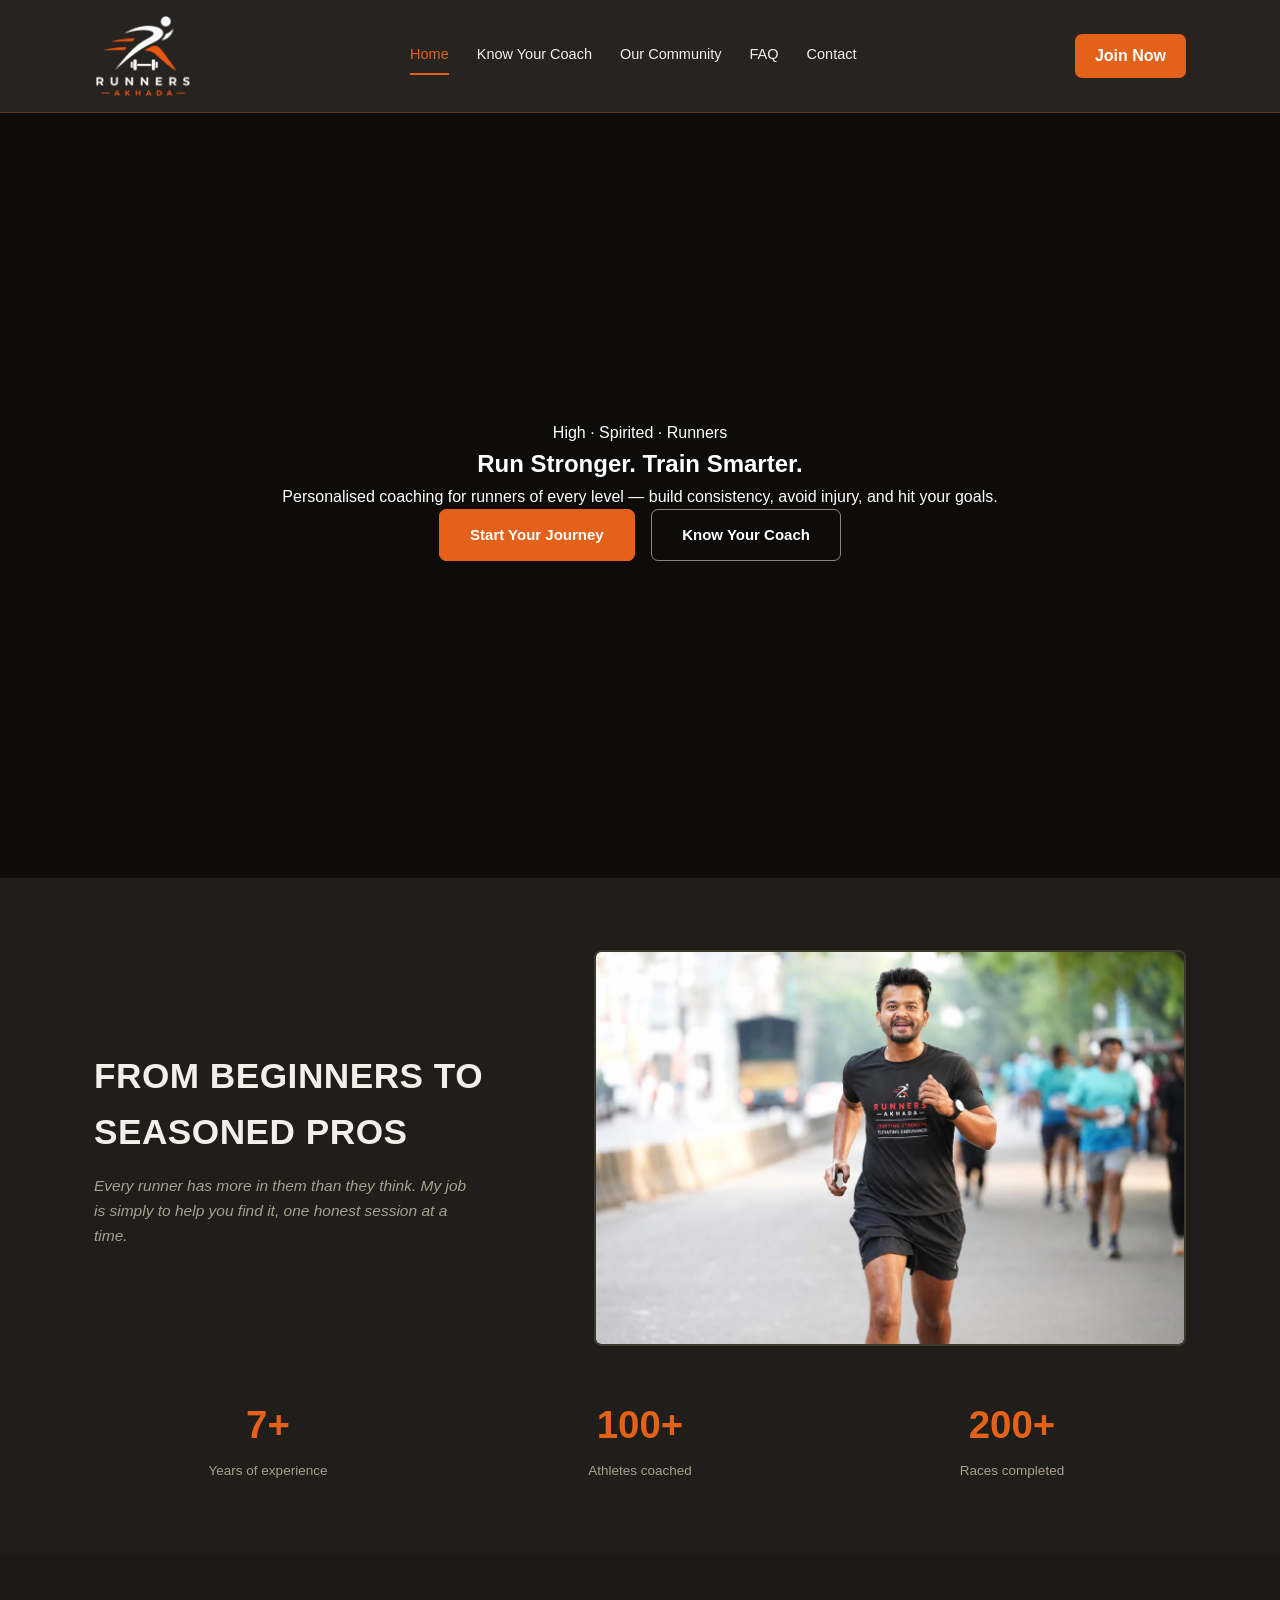
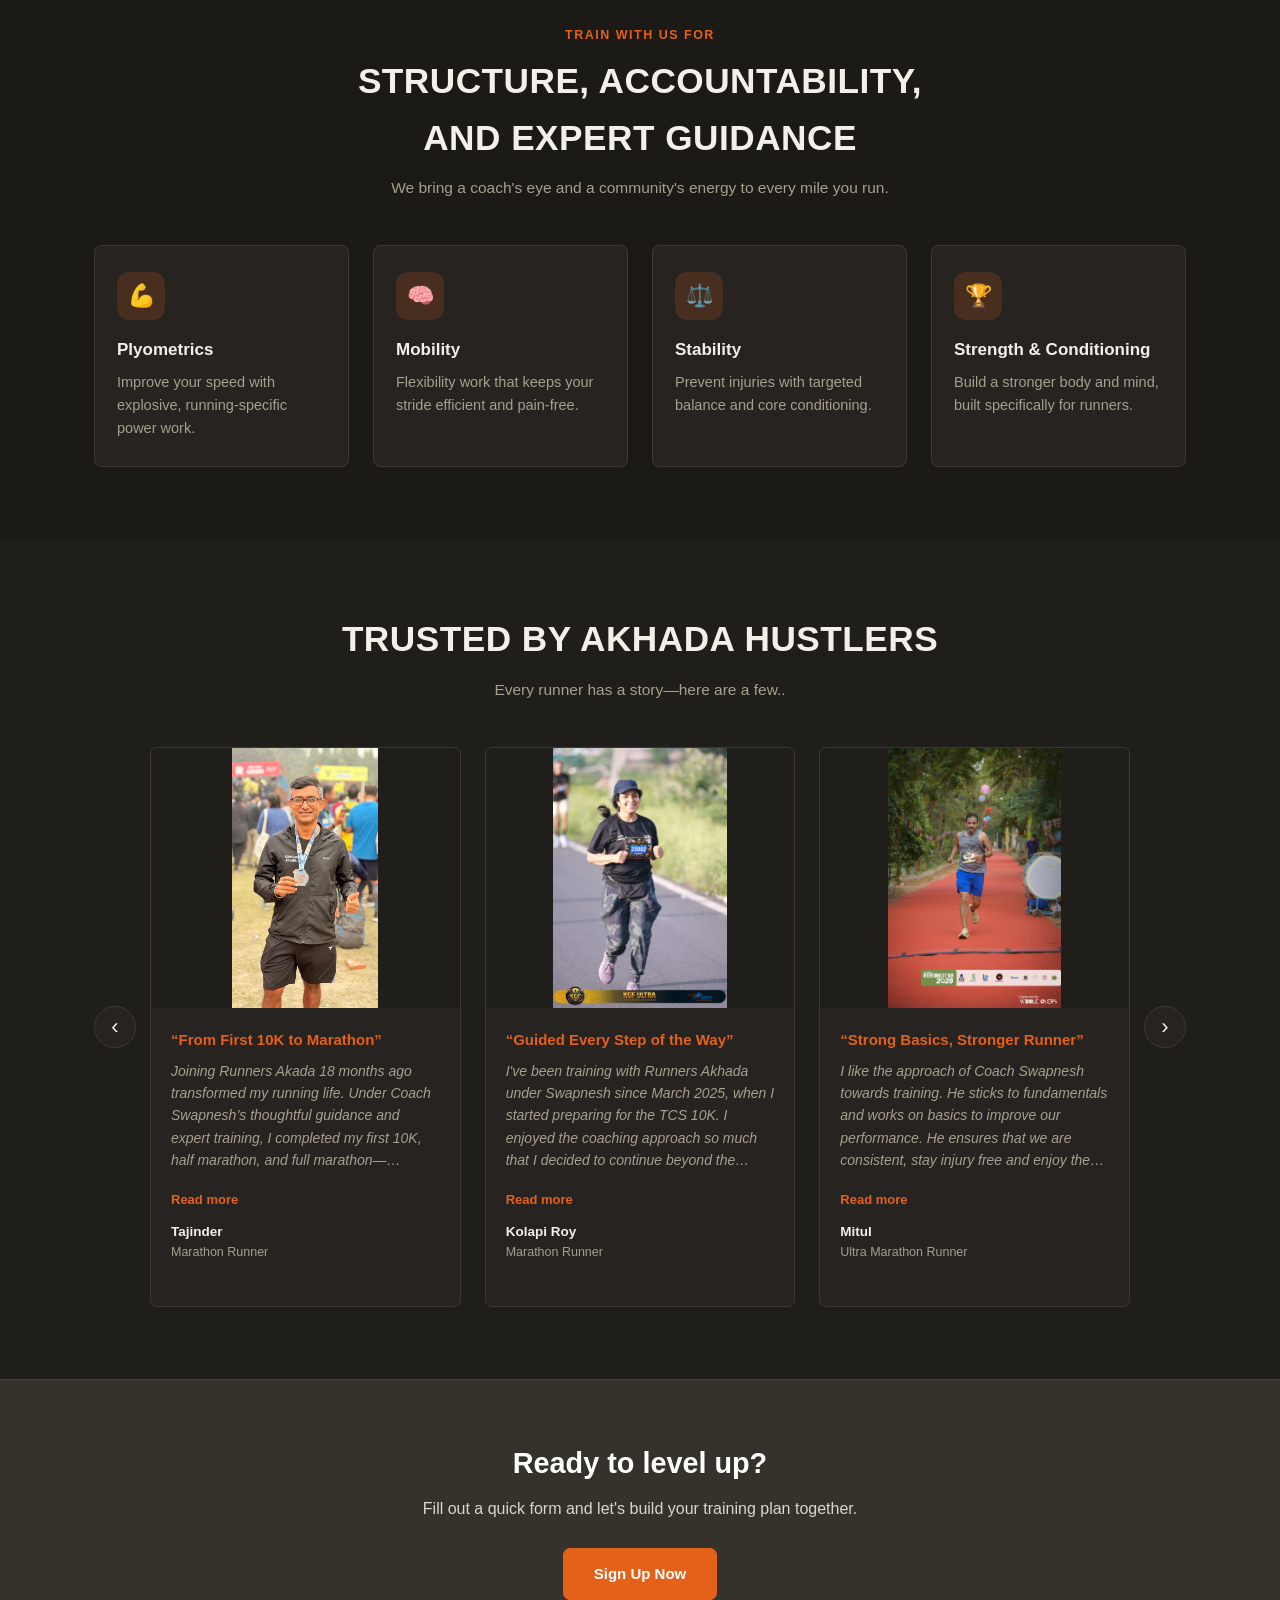
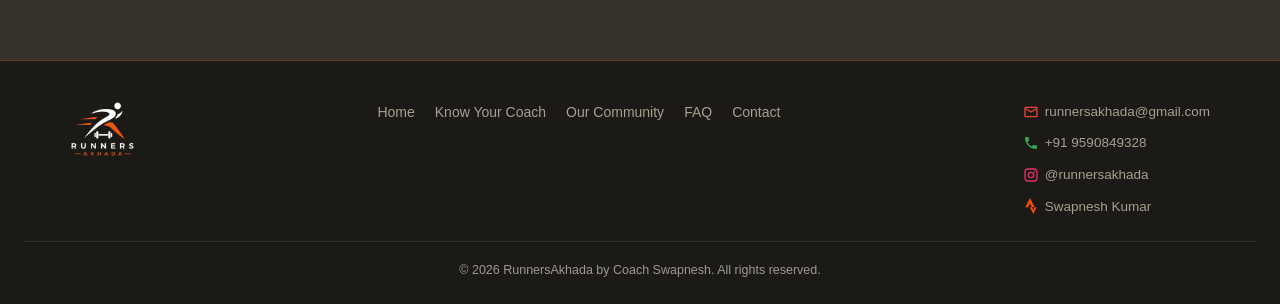
==== commit 2acf7ac0: "trainee video and alignment gaps" ====
--- a/index.html
+++ b/index.html
@@ -284,7 +284,7 @@
       <div class="icon-strava"><a href="https://strava.app.link/IM3KowOZn5b" target="_blank" rel="noopener"><svg viewBox="0 0 24 24"><path d="M15.387 17.944l-2.089-4.116h-3.065L15.387 24l5.15-10.172h-3.066m-7.008-5.599l2.836 5.598h4.172L10.463 0l-7 13.828h4.169"/></svg> Swapnesh Kumar</a></div>
     </div>
   </div>
-  <div class="footer-bottom">&copy; 2026 Runner's Akhada by Coach Swapnesh. All rights reserved.</div>
+  <div class="footer-bottom">&copy; 2026 RunnersAkhada by Coach Swapnesh. All rights reserved.</div>
 </footer>
 
 <script src="assets/script.js"></script>
--- a/assets/style.css
+++ b/assets/style.css
@@ -244,12 +244,13 @@
   font-weight: 600;
   font-size: 15px;
   cursor: pointer;
-  border: none;
+  border: 1.5px solid transparent;
   transition: transform 0.15s ease, background 0.2s;
 }
 
 .btn-primary {
   background: var(--gold);
+  border-color: var(--gold);
   color: #fff;
 }
 .btn-primary:hover { background: var(--gold-dark); transform: translateY(-1px); }
@@ -479,7 +480,31 @@
 }
 .testimonial-card .body { padding: 20px; }
 .testimonial-card h4 { font-size: 15px; color: var(--gold); margin-bottom: 8px; }
-.testimonial-card p.quote { font-size: 14px; color: var(--text-muted); font-style: italic; margin-bottom: 14px; }
+.testimonial-card p.quote {
+  font-size: 14px;
+  color: var(--text-muted);
+  font-style: italic;
+  margin-bottom: 14px;
+  display: -webkit-box;
+  -webkit-line-clamp: 5;
+  -webkit-box-orient: vertical;
+  overflow: hidden;
+}
+.testimonial-card.expanded p.quote {
+  -webkit-line-clamp: unset;
+  overflow: visible;
+}
+.testimonial-card .read-more {
+  background: none;
+  border: none;
+  color: var(--gold);
+  font-size: 13px;
+  font-weight: 600;
+  cursor: pointer;
+  padding: 0;
+  margin-bottom: 14px;
+}
+.testimonial-card .read-more:hover { text-decoration: underline; }
 .testimonial-card .who { font-size: 13.5px; font-weight: 700; color: var(--text-main); }
 .testimonial-card .role { font-size: 12.5px; color: var(--text-muted); }
 
@@ -798,8 +823,9 @@
 .footer-logo { height: 56px; width: auto; }
 .footer-links { display: flex; gap: 20px; flex-wrap: wrap; font-size: 14px; }
 .footer-links a:hover { color: var(--gold); }
-.footer-contact { font-size: 13.5px; line-height: 1.9; }
-.footer-contact div,
+.footer-contact { font-size: 13.5px; }
+.footer-contact > div { display: flex; align-items: center; gap: 6px; margin-bottom: 10px; }
+.footer-contact > div:last-child { margin-bottom: 0; }
 .footer-contact a { display: inline-flex; align-items: center; gap: 6px; }
 .footer-contact svg { width: 16px; height: 16px; flex-shrink: 0; }
 .footer-contact .icon-email svg { fill: #ea4335; }
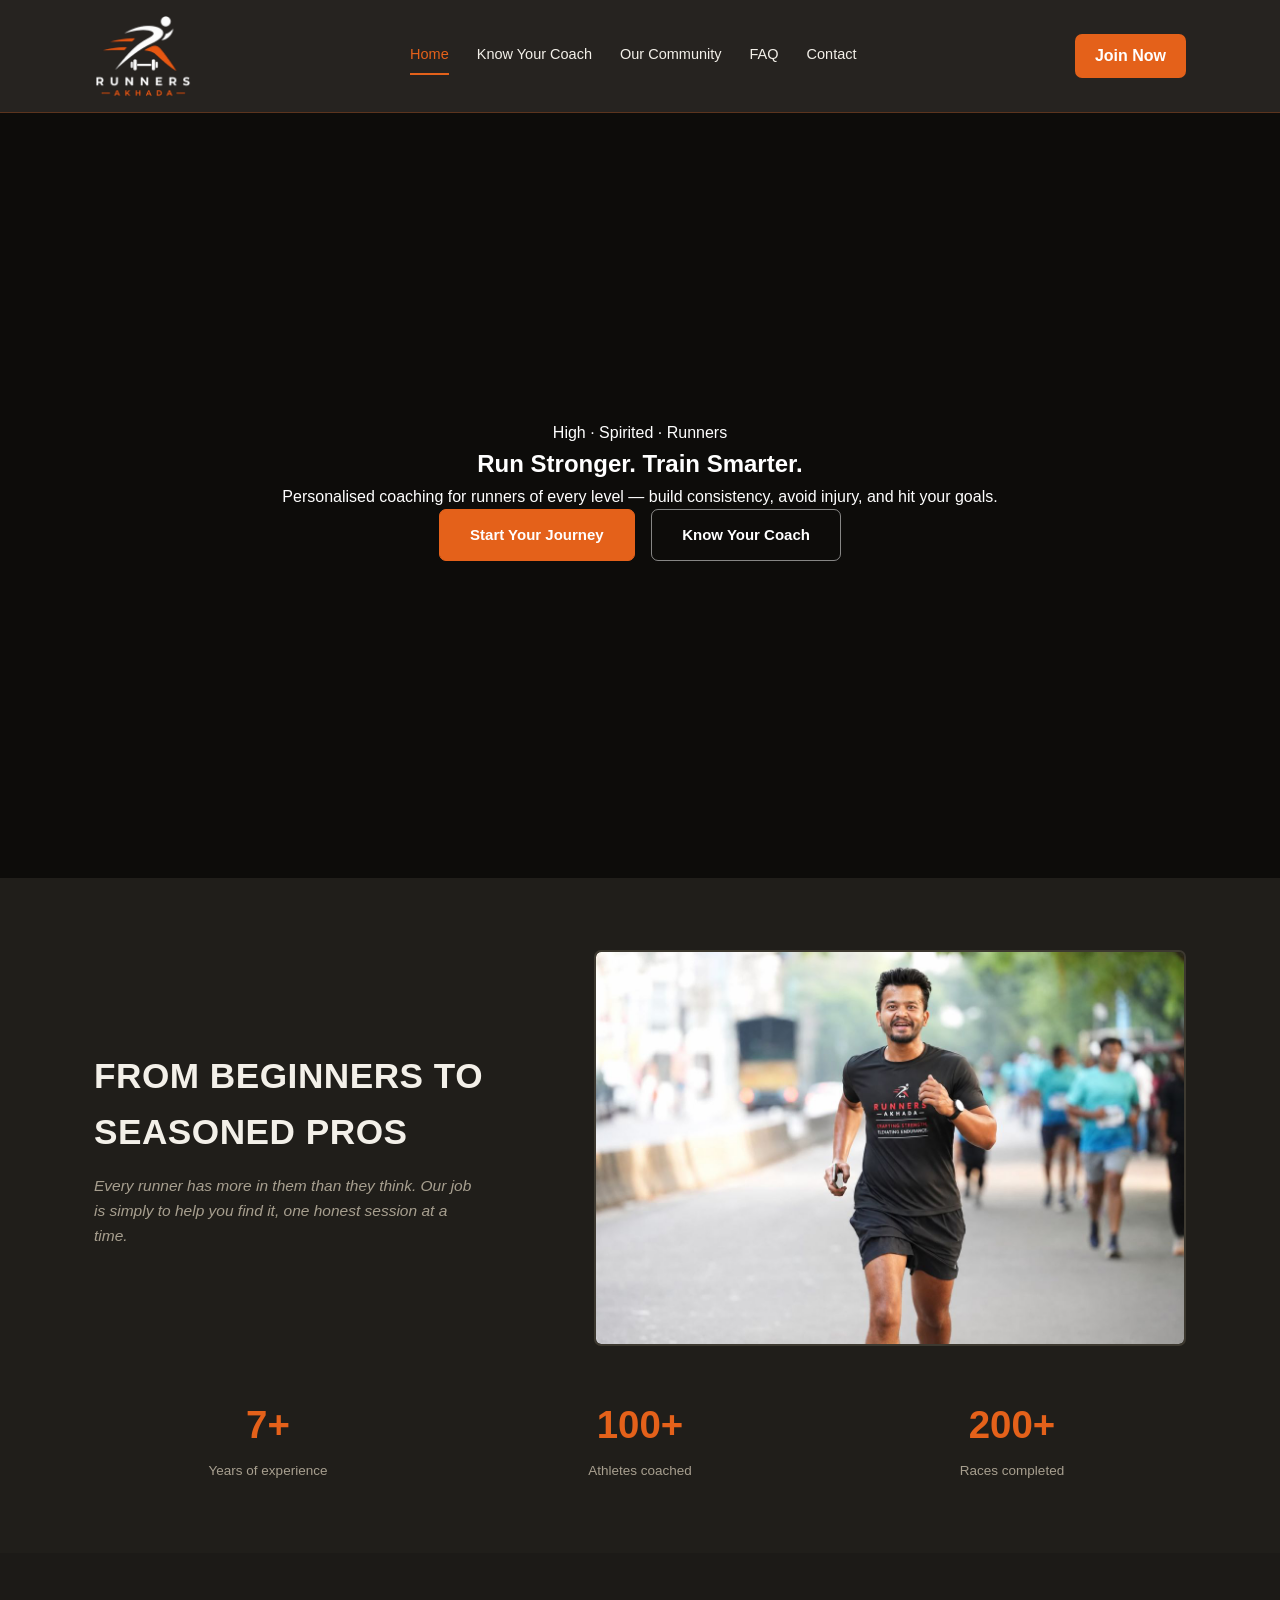
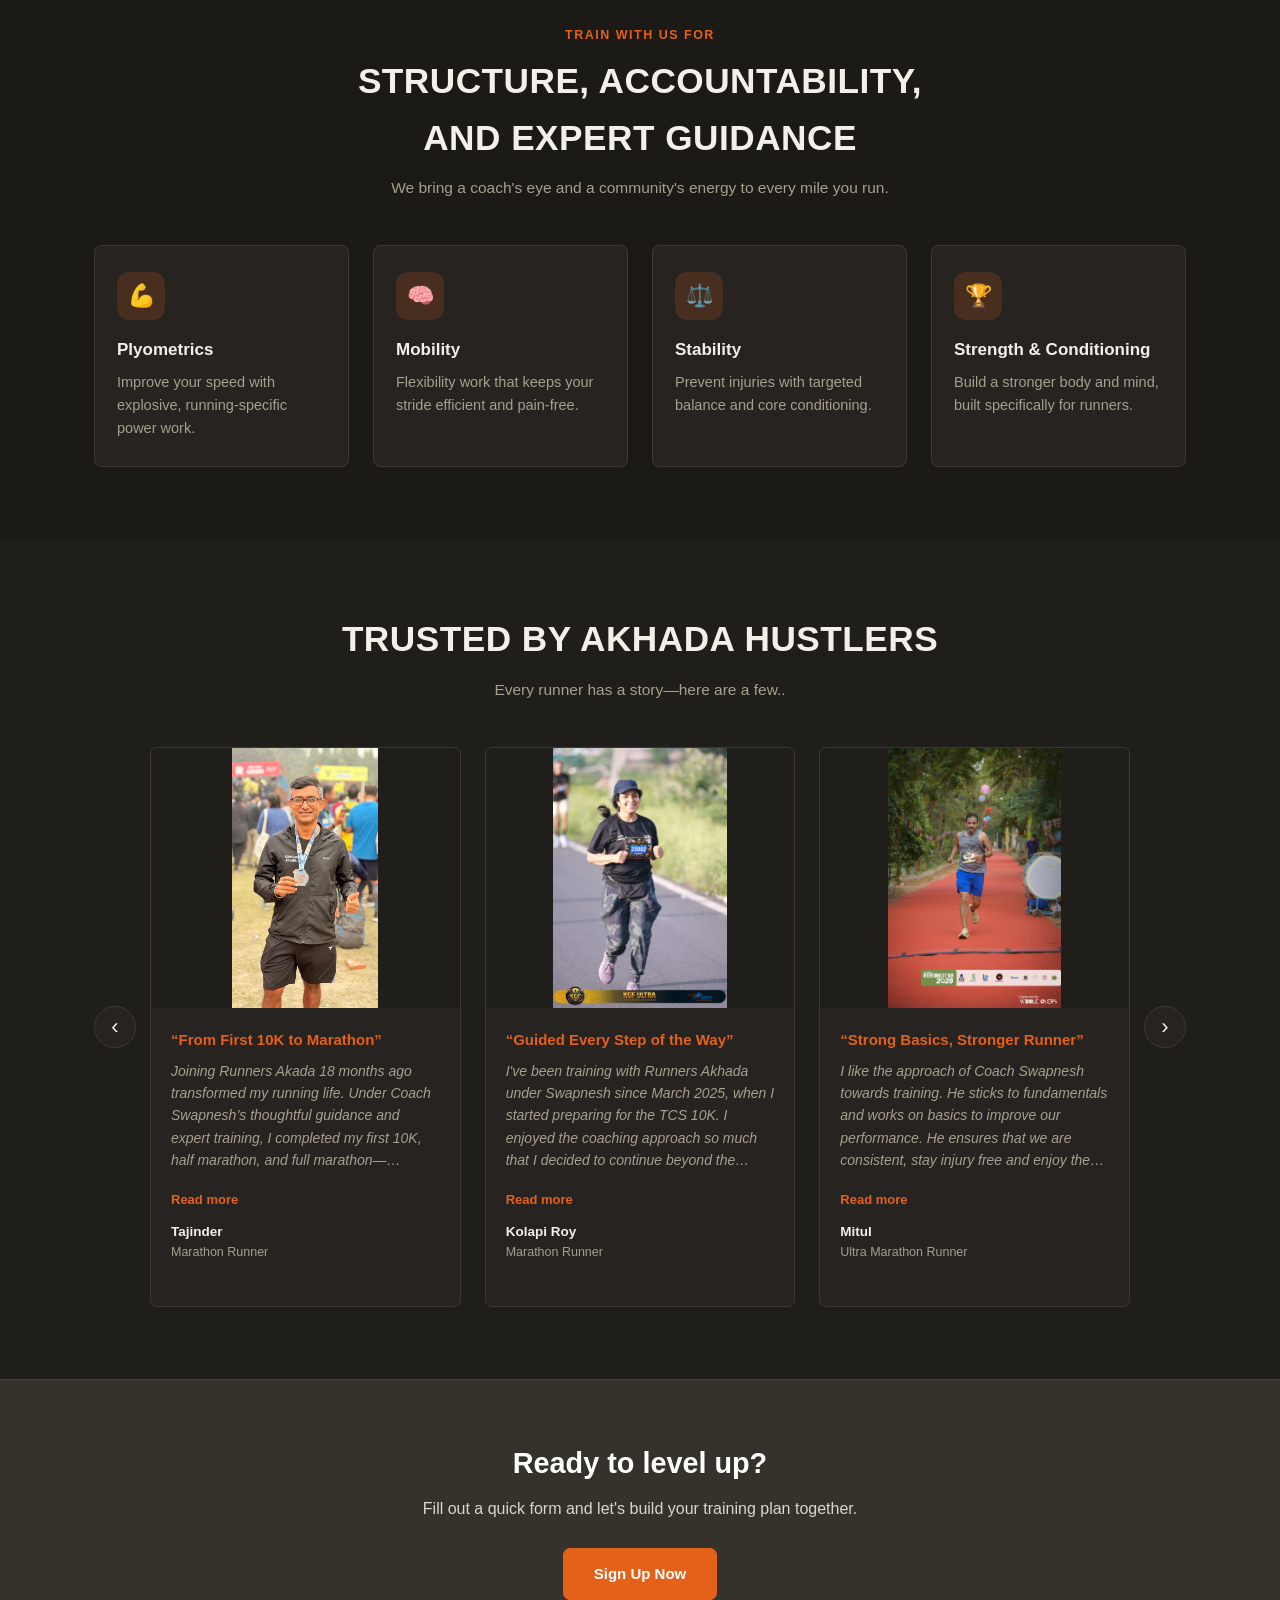
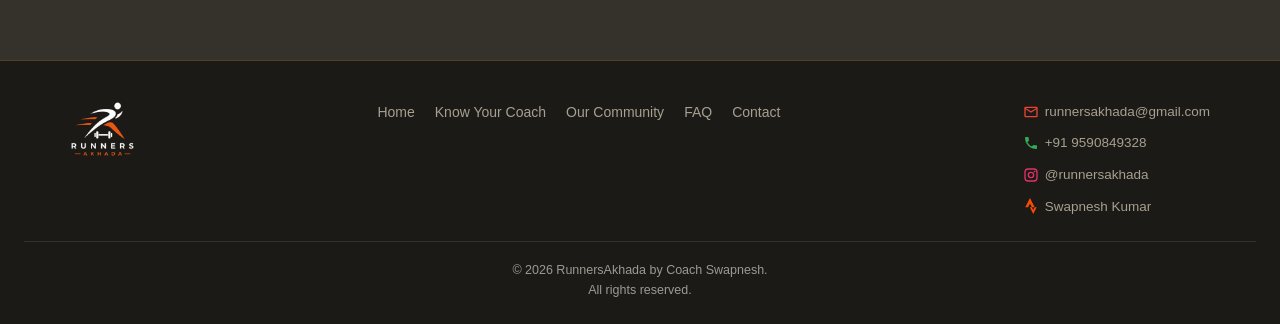
==== commit 21788067: "alignment issues" ====
--- a/index.html
+++ b/index.html
@@ -38,7 +38,7 @@
     <h1>Run Stronger. Train Smarter.</h1>
     <p class="lead">Personalised coaching for runners of every level — build consistency, avoid injury, and hit your goals.</p>
     <a href="form.html" class="btn btn-primary">Start Your Journey</a>
-    <a href="coach.html" class="btn btn-outline" style="margin-left:12px;">Know Your Coach</a>
+    <a href="coach.html" class="btn btn-outline">Know Your Coach</a>
   </div>
 </section>
 
@@ -47,7 +47,7 @@
     <div class="home-intro-grid">
       <div class="home-intro-text">
         <h2>From beginners to seasoned pros</h2>
-        <p class="home-intro-quote">Every runner has more in them than they think. My job is simply to help you find it, one honest session at a time.</p>
+        <p class="home-intro-quote">Every runner has more in them than they think. Our job is simply to help you find it, one honest session at a time.</p>
       </div>
       <div class="home-intro-photo">
         <img src="assets/images/home-intro-photo.jpg" alt="Runner in action, HSR Running Club">
@@ -278,13 +278,13 @@
       <a href="contact.html">Contact</a>
     </div>
     <div class="footer-contact">
-      <div class="icon-email"><svg viewBox="0 0 24 24"><path d="M20 4H4a2 2 0 0 0-2 2v12a2 2 0 0 0 2 2h16a2 2 0 0 0 2-2V6a2 2 0 0 0-2-2zm0 2-8 5-8-5h16zm0 12H4V8l8 5 8-5v10z"/></svg> runnersakhada@gmail.com</div>
-      <div class="icon-phone"><svg viewBox="0 0 24 24"><path d="M6.62 10.79a15.05 15.05 0 0 0 6.59 6.59l2.2-2.2a1 1 0 0 1 1.01-.24c1.12.37 2.33.57 3.58.57a1 1 0 0 1 1 1V20a1 1 0 0 1-1 1A17 17 0 0 1 3 4a1 1 0 0 1 1-1h3.5a1 1 0 0 1 1 1c0 1.25.2 2.46.57 3.58a1 1 0 0 1-.24 1.01l-2.2 2.2z"/></svg> +91 9590849328</div>
+      <div class="icon-email"><a href="mailto:runnersakhada@gmail.com"><svg viewBox="0 0 24 24"><path d="M20 4H4a2 2 0 0 0-2 2v12a2 2 0 0 0 2 2h16a2 2 0 0 0 2-2V6a2 2 0 0 0-2-2zm0 2-8 5-8-5h16zm0 12H4V8l8 5 8-5v10z"/></svg> runnersakhada@gmail.com</a></div>
+      <div class="icon-phone"><a href="tel:+919590849328"><svg viewBox="0 0 24 24"><path d="M6.62 10.79a15.05 15.05 0 0 0 6.59 6.59l2.2-2.2a1 1 0 0 1 1.01-.24c1.12.37 2.33.57 3.58.57a1 1 0 0 1 1 1V20a1 1 0 0 1-1 1A17 17 0 0 1 3 4a1 1 0 0 1 1-1h3.5a1 1 0 0 1 1 1c0 1.25.2 2.46.57 3.58a1 1 0 0 1-.24 1.01l-2.2 2.2z"/></svg> +91 9590849328</a></div>
       <div class="icon-instagram"><a href="https://www.instagram.com/runnersakhada/" target="_blank" rel="noopener"><svg viewBox="0 0 24 24"><path d="M7.8 2h8.4A5.8 5.8 0 0 1 22 7.8v8.4a5.8 5.8 0 0 1-5.8 5.8H7.8A5.8 5.8 0 0 1 2 16.2V7.8A5.8 5.8 0 0 1 7.8 2zm-.2 2A3.6 3.6 0 0 0 4 7.6v8.8A3.6 3.6 0 0 0 7.6 20h8.8a3.6 3.6 0 0 0 3.6-3.6V7.6A3.6 3.6 0 0 0 16.4 4H7.6zm9.65 1.5a1.25 1.25 0 1 1 0 2.5 1.25 1.25 0 0 1 0-2.5zM12 7a5 5 0 1 1 0 10 5 5 0 0 1 0-10zm0 2a3 3 0 1 0 0 6 3 3 0 0 0 0-6z"/></svg> @runnersakhada</a></div>
       <div class="icon-strava"><a href="https://strava.app.link/IM3KowOZn5b" target="_blank" rel="noopener"><svg viewBox="0 0 24 24"><path d="M15.387 17.944l-2.089-4.116h-3.065L15.387 24l5.15-10.172h-3.066m-7.008-5.599l2.836 5.598h4.172L10.463 0l-7 13.828h4.169"/></svg> Swapnesh Kumar</a></div>
     </div>
   </div>
-  <div class="footer-bottom">&copy; 2026 RunnersAkhada by Coach Swapnesh. All rights reserved.</div>
+  <div class="footer-bottom">&copy; 2026 RunnersAkhada by Coach Swapnesh.<br>All rights reserved.</div>
 </footer>
 
 <script src="assets/script.js"></script>
--- a/assets/style.css
+++ b/assets/style.css
@@ -189,6 +189,7 @@
   max-width: 760px;
   margin: 0 auto;
 }
+.hero-video .hero-inner .btn + .btn { margin-left: 12px; }
 
 .hero {
   position: relative;
@@ -802,7 +803,7 @@
   text-align: center;
   padding: 60px 24px;
 }
-.cta-band h2 { font-size: 1.8rem; margin-bottom: 10px; }
+.cta-band h2 { font-size: clamp(1.4rem, 4vw, 1.8rem); margin-bottom: 10px; white-space: nowrap; }
 .cta-band p { color: #d8d6ce; margin-bottom: 26px; }
 
 /* ---------- Footer ---------- */
@@ -859,3 +860,20 @@
   margin-left: auto;
   margin-right: auto;
 }
+
+/* ---------- Mobile fixes ---------- */
+@media (max-width: 620px) {
+  .hero-video .hero-inner .btn {
+    display: block;
+    width: 100%;
+    max-width: 280px;
+    margin: 0 auto 12px !important;
+    text-align: center;
+  }
+  .coach-meta .divider { display: none; }
+  .coach-meta {
+    flex-direction: column;
+    align-items: flex-start;
+    gap: 6px;
+  }
+}
